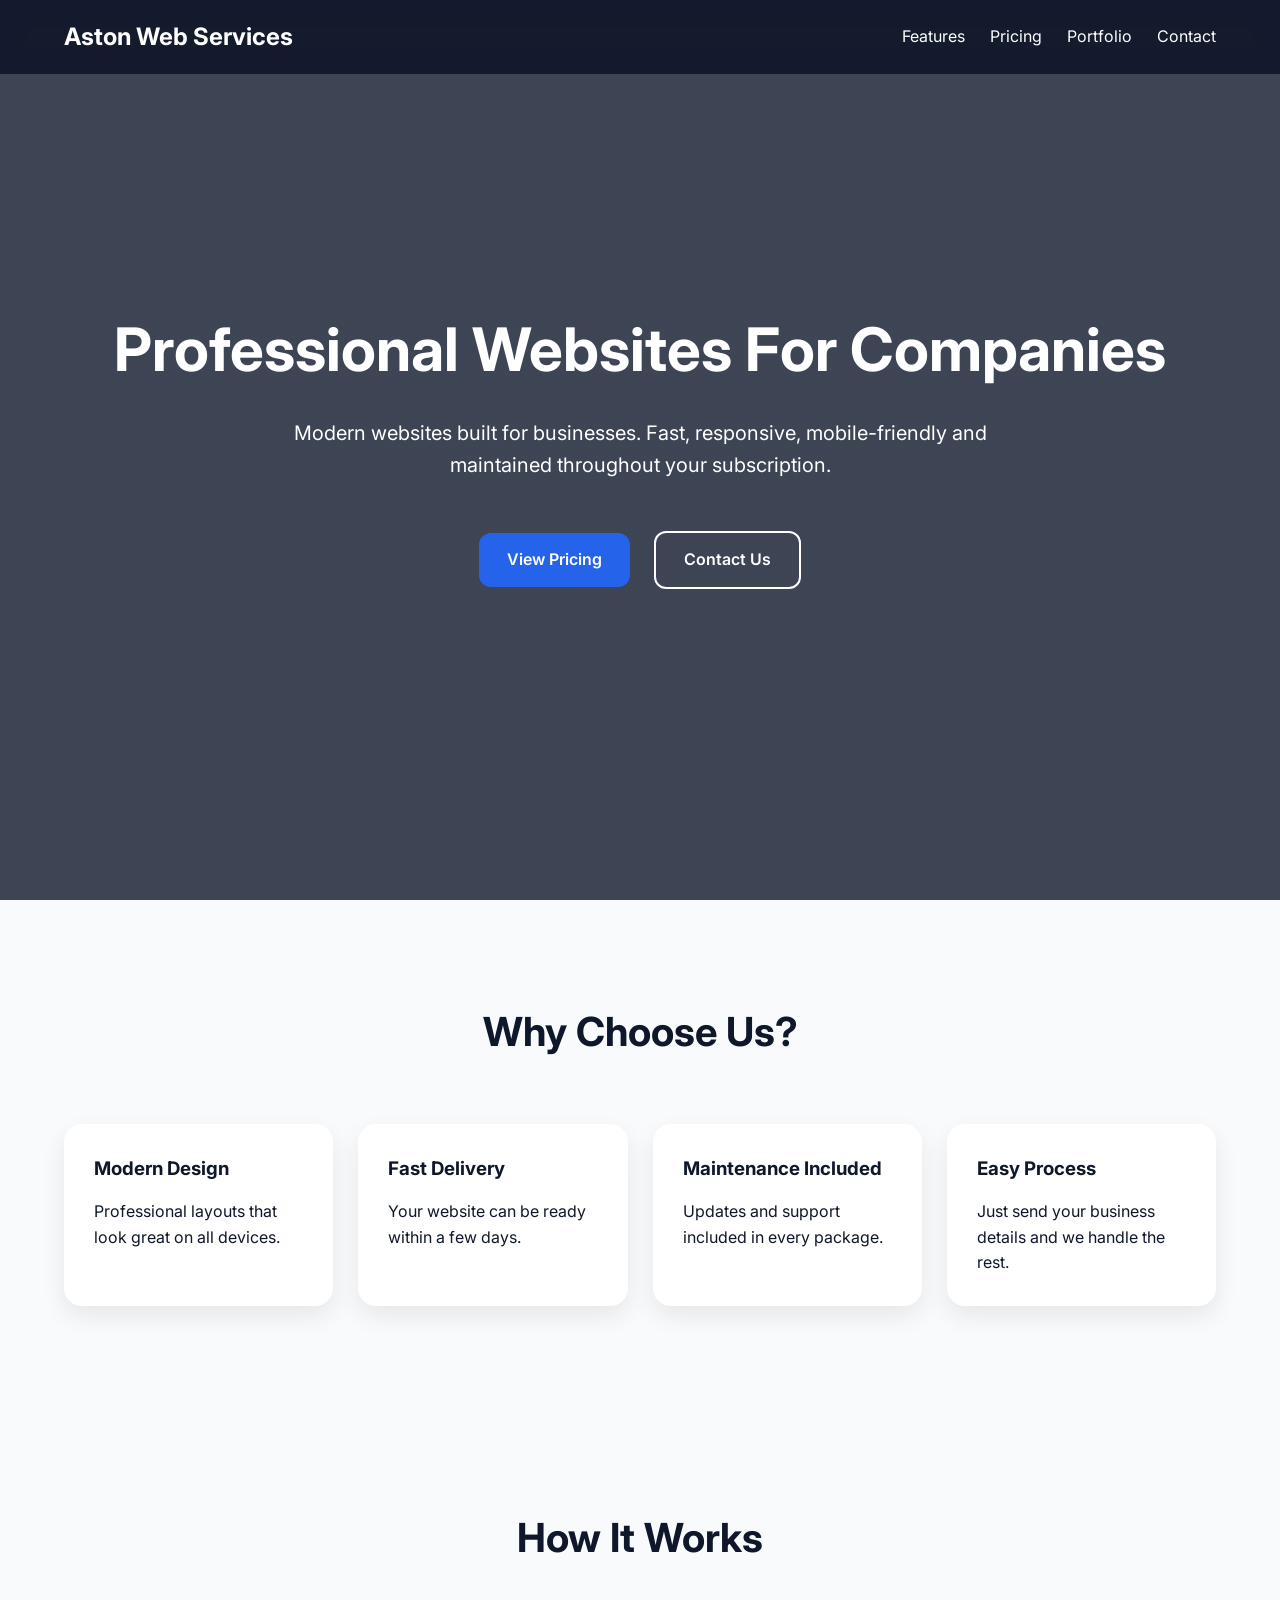
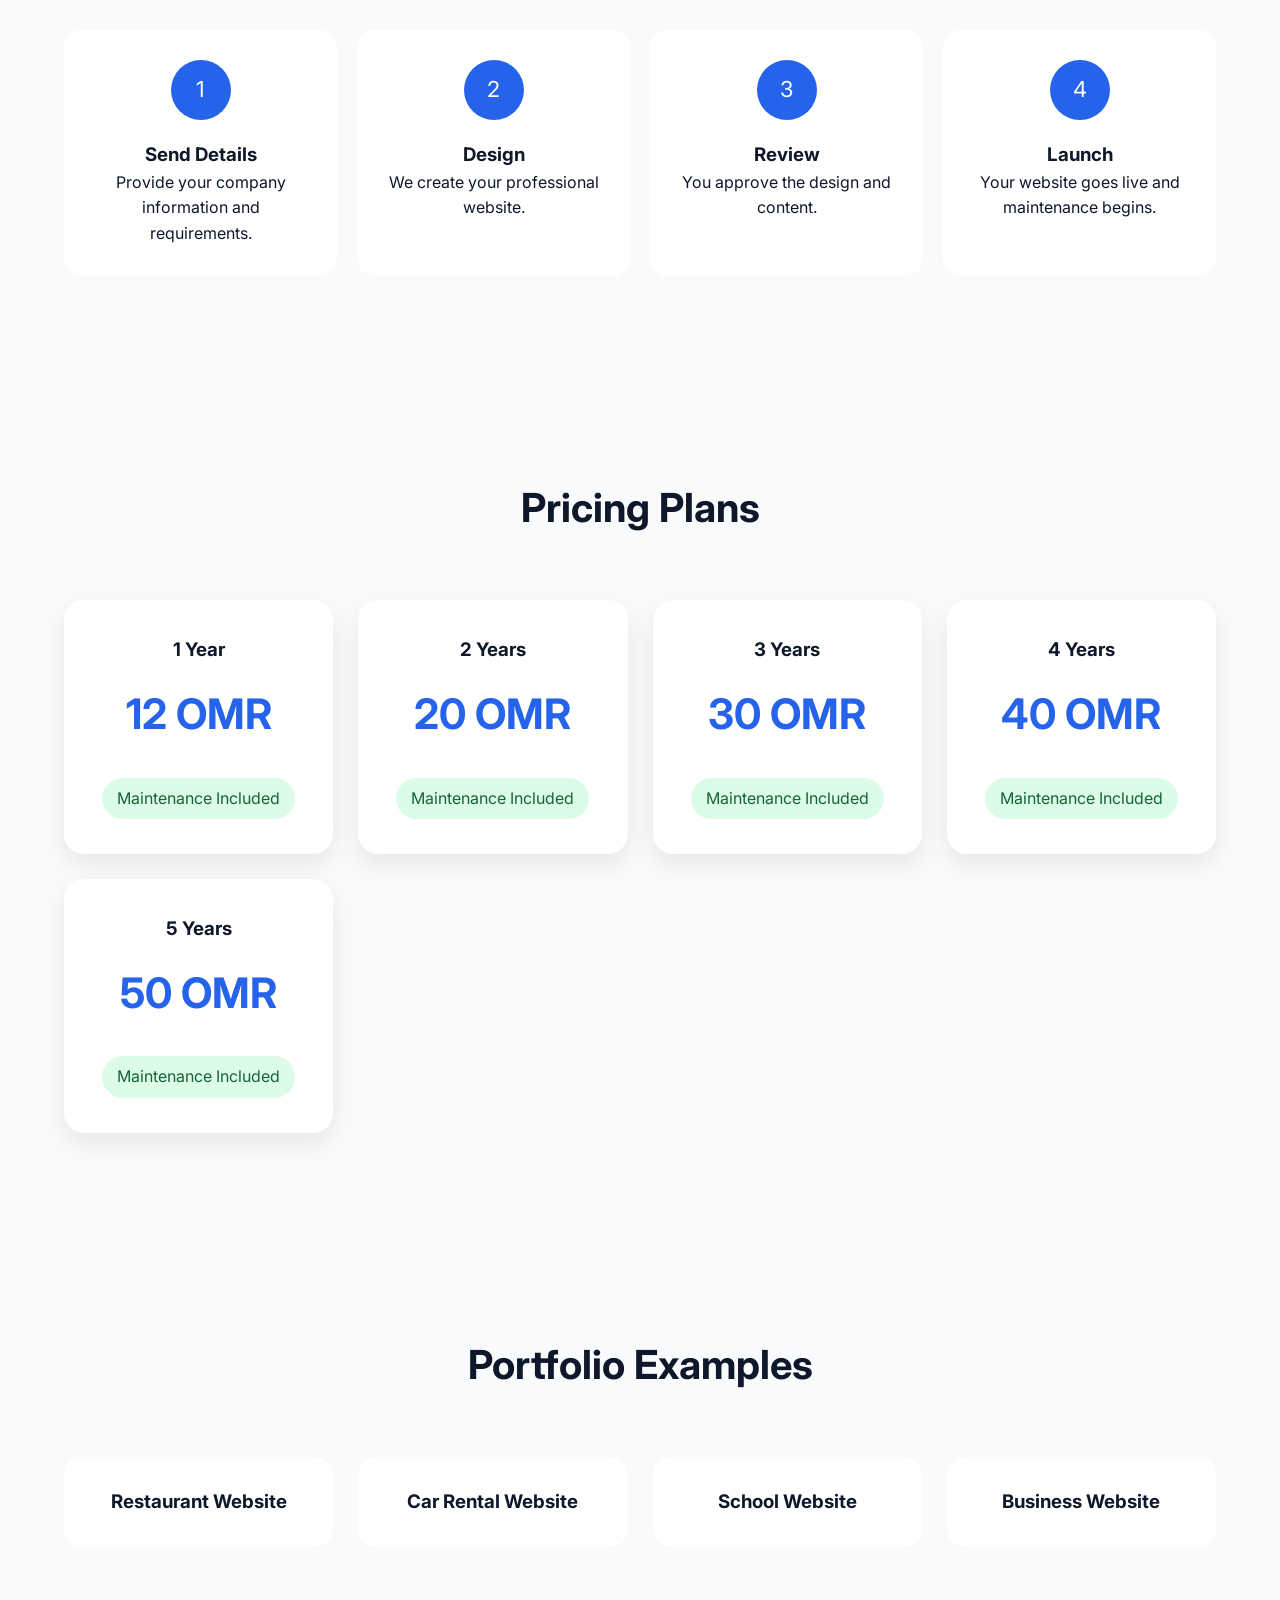
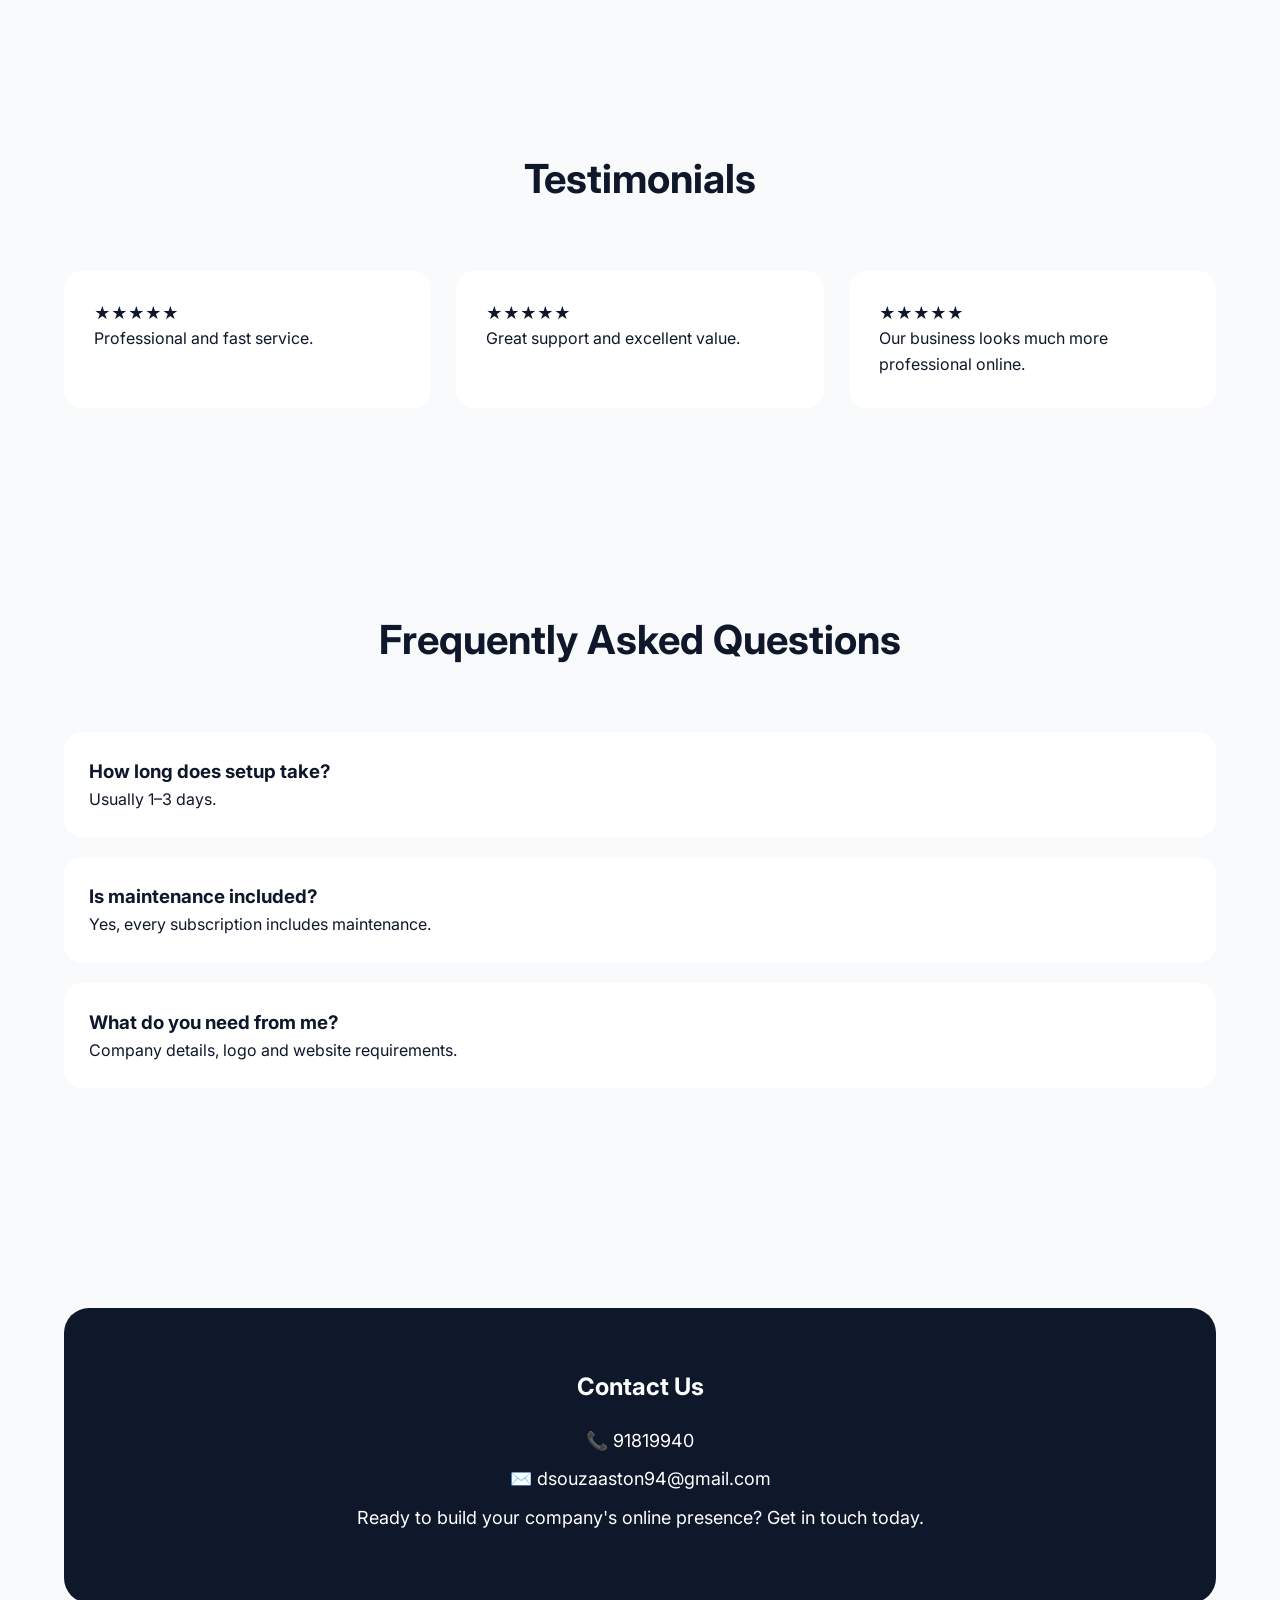
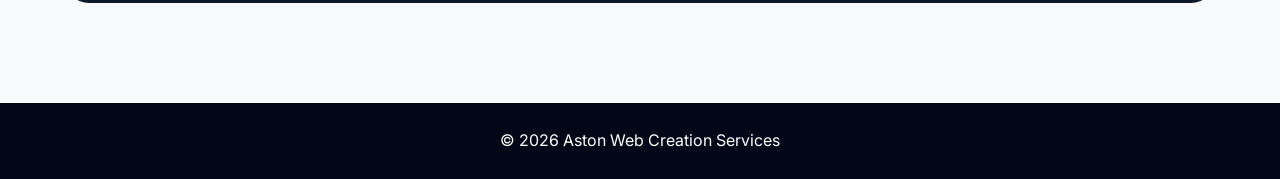
==== index.html @ 7f54340e "Update index.html" ====
<!DOCTYPE html>
<html lang="en">
<head>
<meta charset="UTF-8">
<meta name="viewport" content="width=device-width, initial-scale=1.0">
<title>Aston Web Creation Services</title>

<link href="https://fonts.googleapis.com/css2?family=Inter:wght@300;400;500;600;700;800&display=swap" rel="stylesheet">

<style>

*{
    margin:0;
    padding:0;
    box-sizing:border-box;
    font-family:'Inter',sans-serif;
}

html{
    scroll-behavior:smooth;
}

body{
    background:#f8fafc;
    color:#0f172a;
    line-height:1.6;
}

.container{
    width:90%;
    max-width:1200px;
    margin:auto;
}

nav{
    position:fixed;
    width:100%;
    top:0;
    z-index:1000;
    background:rgba(15,23,42,.9);
    backdrop-filter:blur(10px);
}

.nav-container{
    display:flex;
    justify-content:space-between;
    align-items:center;
    padding:18px 0;
}

.logo{
    color:white;
    font-size:24px;
    font-weight:700;
}

nav ul{
    display:flex;
    list-style:none;
    gap:25px;
}

nav a{
    color:white;
    text-decoration:none;
}

.hero{
    min-height:100vh;
    display:flex;
    align-items:center;
    background:
    linear-gradient(rgba(15,23,42,.8),rgba(15,23,42,.8)),
    url('https://images.unsplash.com/photo-1498050108023-c5249f4df085');
    background-size:cover;
    background-position:center;
    color:white;
    text-align:center;
}

.hero-content{
    width:100%;
}

.hero h1{
    font-size:60px;
    margin-bottom:20px;
}

.hero p{
    font-size:20px;
    max-width:700px;
    margin:auto;
}

.hero-buttons{
    margin-top:40px;
}

.btn{
    display:inline-block;
    padding:14px 28px;
    border-radius:12px;
    text-decoration:none;
    font-weight:600;
    margin:10px;
    transition:.3s;
}

.btn-primary{
    background:#2563eb;
    color:white;
}

.btn-primary:hover{
    transform:translateY(-3px);
}

.btn-secondary{
    border:2px solid white;
    color:white;
}

section{
    padding:100px 0;
}

.section-title{
    text-align:center;
    font-size:40px;
    margin-bottom:60px;
}

.features{
    display:grid;
    grid-template-columns:repeat(auto-fit,minmax(250px,1fr));
    gap:25px;
}

.card{
    background:white;
    padding:30px;
    border-radius:18px;
    box-shadow:0 10px 25px rgba(0,0,0,.08);
}

.card h3{
    margin-bottom:15px;
}

.steps{
    display:grid;
    grid-template-columns:repeat(auto-fit,minmax(220px,1fr));
    gap:20px;
}

.step{
    background:white;
    padding:30px;
    border-radius:18px;
    text-align:center;
}

.step-number{
    width:60px;
    height:60px;
    background:#2563eb;
    color:white;
    border-radius:50%;
    display:flex;
    align-items:center;
    justify-content:center;
    margin:auto;
    margin-bottom:20px;
    font-size:22px;
}

.pricing{
    display:grid;
    grid-template-columns:repeat(auto-fit,minmax(220px,1fr));
    gap:25px;
}

.price-card{
    background:white;
    padding:35px;
    text-align:center;
    border-radius:20px;
    box-shadow:0 10px 25px rgba(0,0,0,.08);
}

.price{
    font-size:42px;
    color:#2563eb;
    font-weight:700;
    margin:15px 0;
}

.badge{
    background:#dcfce7;
    color:#166534;
    padding:8px 15px;
    border-radius:30px;
    display:inline-block;
    margin-top:15px;
}

.portfolio{
    display:grid;
    grid-template-columns:repeat(auto-fit,minmax(250px,1fr));
    gap:25px;
}

.portfolio-item{
    background:white;
    padding:30px;
    border-radius:18px;
    text-align:center;
}

.testimonials{
    display:grid;
    grid-template-columns:repeat(auto-fit,minmax(280px,1fr));
    gap:25px;
}

.testimonial{
    background:white;
    padding:30px;
    border-radius:18px;
}

.faq-item{
    background:white;
    padding:25px;
    border-radius:18px;
    margin-bottom:20px;
}

.contact{
    background:#0f172a;
    color:white;
    border-radius:25px;
    padding:60px;
    text-align:center;
}

.contact h2{
    margin-bottom:20px;
}

.contact p{
    margin:10px 0;
    font-size:18px;
}

footer{
    background:#020617;
    color:white;
    text-align:center;
    padding:25px;
}

@media(max-width:768px){

.hero h1{
    font-size:40px;
}

.section-title{
    font-size:30px;
}

nav ul{
    display:none;
}

.contact{
    padding:35px;
}

}

</style>
</head>
<body>

<nav>
<div class="container nav-container">
<div class="logo">Aston Web Services</div>
<ul>
<li><a href="#features">Features</a></li>
<li><a href="#pricing">Pricing</a></li>
<li><a href="#portfolio">Portfolio</a></li>
<li><a href="#contact">Contact</a></li>
</ul>
</div>
</nav>

<section class="hero">
<div class="container hero-content">
<h1>Professional Websites For Companies</h1>

<p>
Modern websites built for businesses. Fast, responsive,
mobile-friendly and maintained throughout your subscription.
</p>

<div class="hero-buttons">
<a href="#pricing" class="btn btn-primary">View Pricing</a>
<a href="#contact" class="btn btn-secondary">Contact Us</a>
</div>
</div>
</section>

<section id="features">
<div class="container">

<h2 class="section-title">Why Choose Us?</h2>

<div class="features">

<div class="card">
<h3>Modern Design</h3>
<p>Professional layouts that look great on all devices.</p>
</div>

<div class="card">
<h3>Fast Delivery</h3>
<p>Your website can be ready within a few days.</p>
</div>

<div class="card">
<h3>Maintenance Included</h3>
<p>Updates and support included in every package.</p>
</div>

<div class="card">
<h3>Easy Process</h3>
<p>Just send your business details and we handle the rest.</p>
</div>

</div>

</div>
</section>

<section>
<div class="container">

<h2 class="section-title">How It Works</h2>

<div class="steps">

<div class="step">
<div class="step-number">1</div>
<h3>Send Details</h3>
<p>Provide your company information and requirements.</p>
</div>

<div class="step">
<div class="step-number">2</div>
<h3>Design</h3>
<p>We create your professional website.</p>
</div>

<div class="step">
<div class="step-number">3</div>
<h3>Review</h3>
<p>You approve the design and content.</p>
</div>

<div class="step">
<div class="step-number">4</div>
<h3>Launch</h3>
<p>Your website goes live and maintenance begins.</p>
</div>

</div>

</div>
</section>

<section id="pricing">
<div class="container">

<h2 class="section-title">Pricing Plans</h2>

<div class="pricing">

<div class="price-card">
<h3>1 Year</h3>
<div class="price">12 OMR</div>
<div class="badge">Maintenance Included</div>
</div>

<div class="price-card">
<h3>2 Years</h3>
<div class="price">20 OMR</div>
<div class="badge">Maintenance Included</div>
</div>

<div class="price-card">
<h3>3 Years</h3>
<div class="price">30 OMR</div>
<div class="badge">Maintenance Included</div>
</div>

<div class="price-card">
<h3>4 Years</h3>
<div class="price">40 OMR</div>
<div class="badge">Maintenance Included</div>
</div>

<div class="price-card">
<h3>5 Years</h3>
<div class="price">50 OMR</div>
<div class="badge">Maintenance Included</div>
</div>

</div>

</div>
</section>

<section id="portfolio">
<div class="container">

<h2 class="section-title">Portfolio Examples</h2>

<div class="portfolio">

<div class="portfolio-item">
<h3>Restaurant Website</h3>
</div>

<div class="portfolio-item">
<h3>Car Rental Website</h3>
</div>

<div class="portfolio-item">
<h3>School Website</h3>
</div>

<div class="portfolio-item">
<h3>Business Website</h3>
</div>

</div>

</div>
</section>

<section>
<div class="container">

<h2 class="section-title">Testimonials</h2>

<div class="testimonials">

<div class="testimonial">
★★★★★
<p>Professional and fast service.</p>
</div>

<div class="testimonial">
★★★★★
<p>Great support and excellent value.</p>
</div>

<div class="testimonial">
★★★★★
<p>Our business looks much more professional online.</p>
</div>

</div>

</div>
</section>

<section>
<div class="container">

<h2 class="section-title">Frequently Asked Questions</h2>

<div class="faq-item">
<h3>How long does setup take?</h3>
<p>Usually 1–3 days.</p>
</div>

<div class="faq-item">
<h3>Is maintenance included?</h3>
<p>Yes, every subscription includes maintenance.</p>
</div>

<div class="faq-item">
<h3>What do you need from me?</h3>
<p>Company details, logo and website requirements.</p>
</div>

</div>
</section>

<section id="contact">
<div class="container">

<div class="contact">

<h2>Contact Us</h2>

<p>📞 91819940</p>

<p>✉️ dsouzaaston94@gmail.com</p>

<p>
Ready to build your company's online presence?
Get in touch today.
</p>

</div>

</div>
</section>

<footer>
© 2026 Aston Web Creation Services
</footer>

</body>
</html>
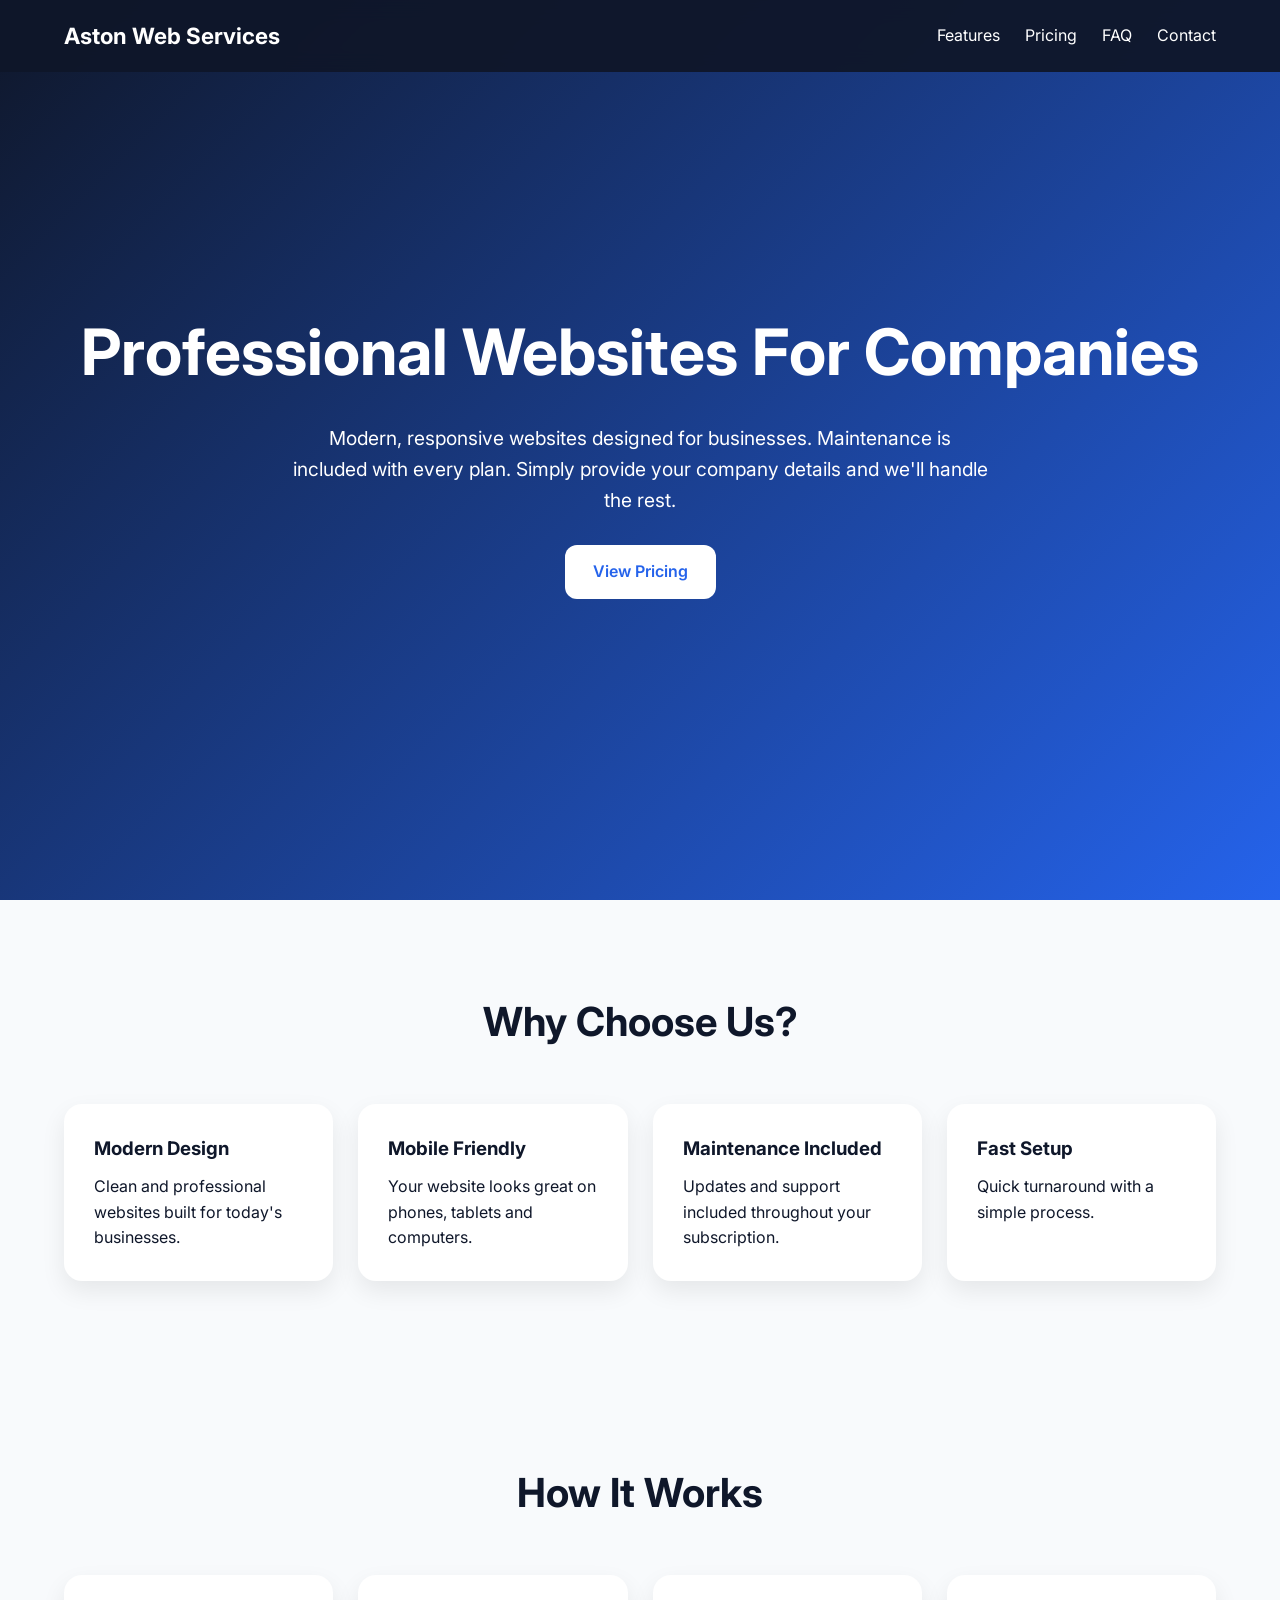
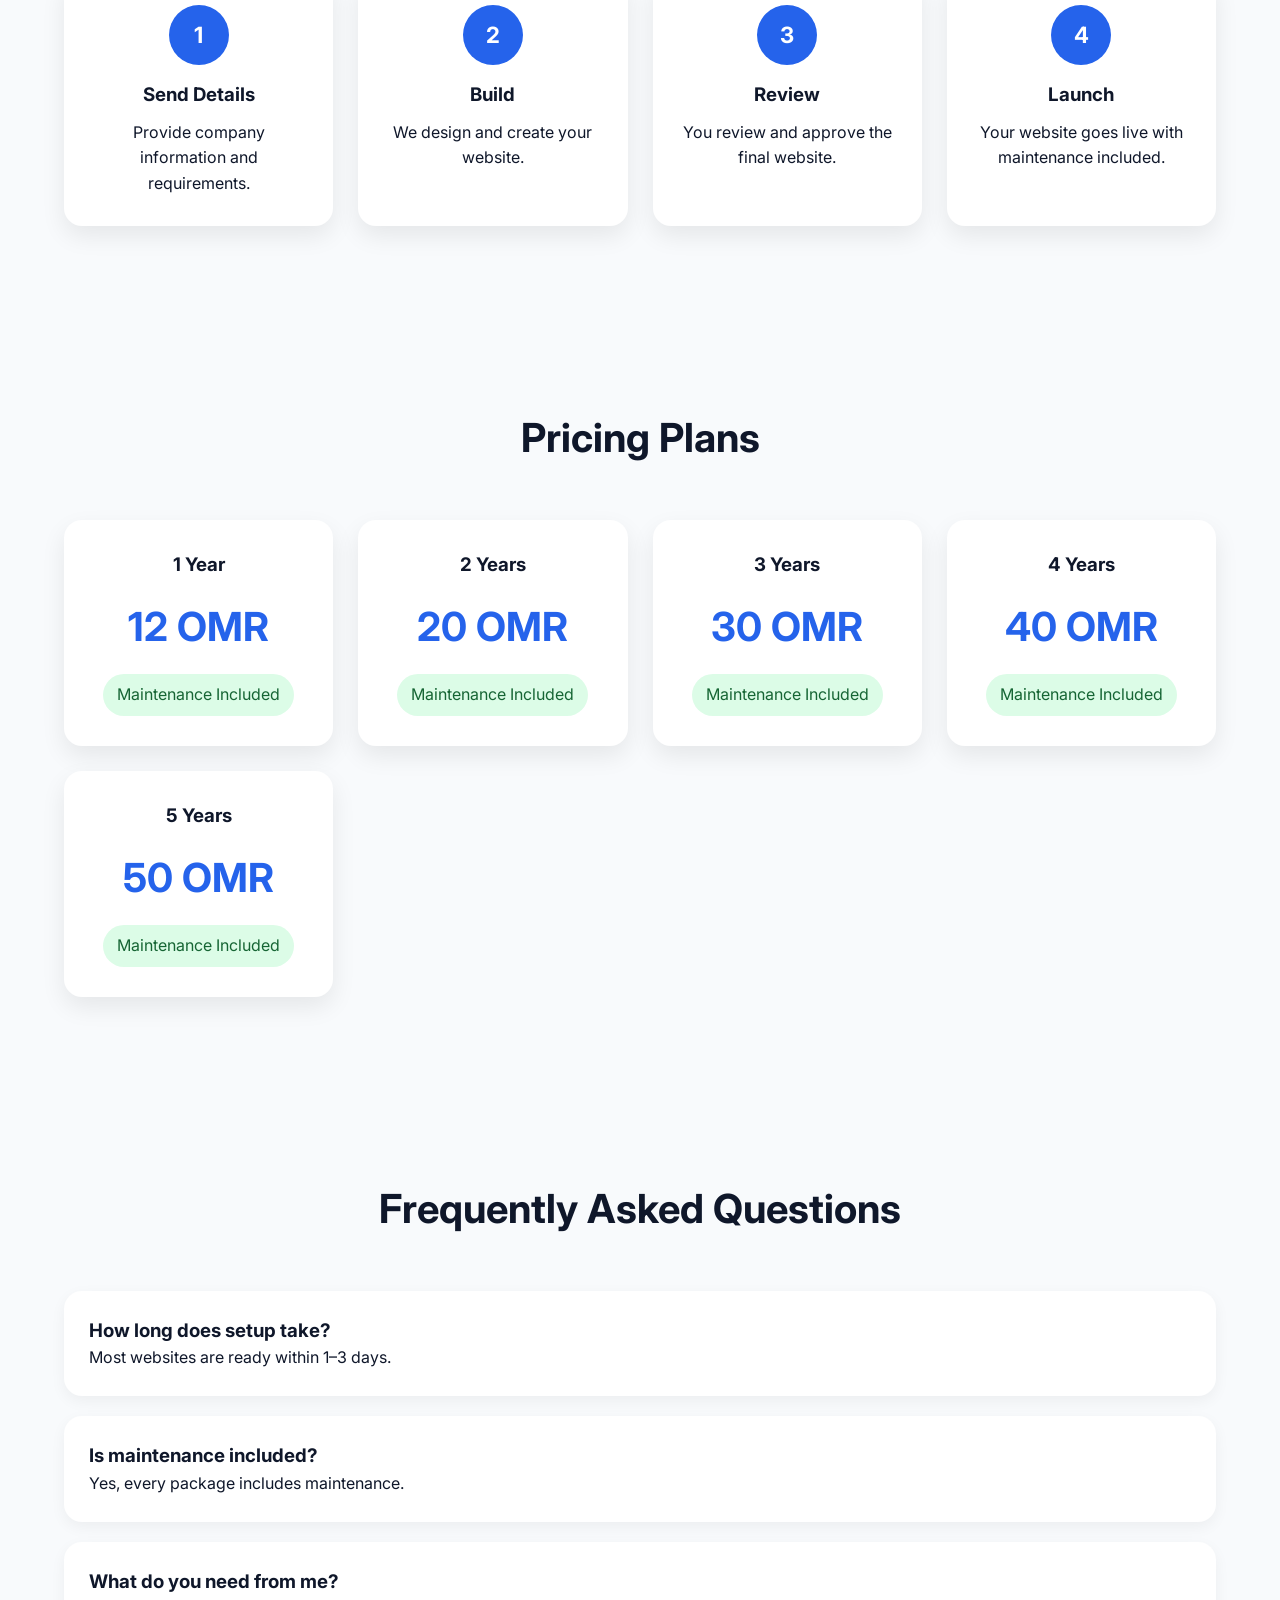
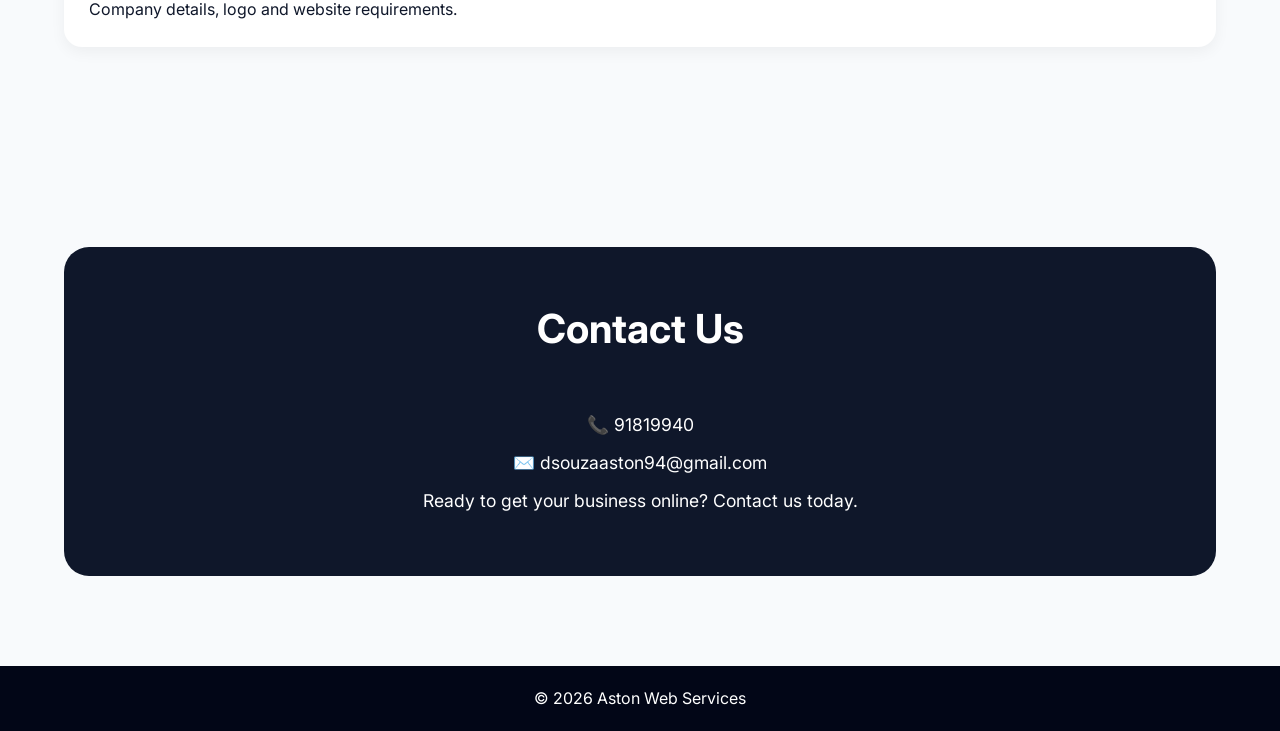
==== commit f5eb117d: "Update index.html" ====
--- a/index.html
+++ b/index.html
@@ -3,7 +3,7 @@
 <head>
 <meta charset="UTF-8">
 <meta name="viewport" content="width=device-width, initial-scale=1.0">
-<title>Aston Web Creation Services</title>
+<title>Aston Web Services</title>
 
 <link href="https://fonts.googleapis.com/css2?family=Inter:wght@300;400;500;600;700;800&display=swap" rel="stylesheet">
 
@@ -16,10 +16,6 @@
     font-family:'Inter',sans-serif;
 }
 
-html{
-    scroll-behavior:smooth;
-}
-
 body{
     background:#f8fafc;
     color:#0f172a;
@@ -32,16 +28,25 @@
     margin:auto;
 }
 
+section{
+    padding:90px 0;
+}
+
+h2{
+    text-align:center;
+    margin-bottom:50px;
+    font-size:2.5rem;
+}
+
 nav{
     position:fixed;
     width:100%;
-    top:0;
+    background:rgba(15,23,42,.95);
+    backdrop-filter:blur(10px);
     z-index:1000;
-    background:rgba(15,23,42,.9);
-    backdrop-filter:blur(10px);
-}
-
-.nav-container{
+}
+
+.navbar{
     display:flex;
     justify-content:space-between;
     align-items:center;
@@ -50,7 +55,7 @@
 
 .logo{
     color:white;
-    font-size:24px;
+    font-size:1.4rem;
     font-weight:700;
 }
 
@@ -67,71 +72,36 @@
 
 .hero{
     min-height:100vh;
+    background:linear-gradient(135deg,#0f172a,#2563eb);
+    color:white;
     display:flex;
     align-items:center;
-    background:
-    linear-gradient(rgba(15,23,42,.8),rgba(15,23,42,.8)),
-    url('https://images.unsplash.com/photo-1498050108023-c5249f4df085');
-    background-size:cover;
-    background-position:center;
-    color:white;
-    text-align:center;
-}
-
-.hero-content{
-    width:100%;
+    text-align:center;
 }
 
 .hero h1{
-    font-size:60px;
+    font-size:4rem;
     margin-bottom:20px;
 }
 
 .hero p{
-    font-size:20px;
     max-width:700px;
     margin:auto;
-}
-
-.hero-buttons{
-    margin-top:40px;
+    font-size:1.2rem;
 }
 
 .btn{
     display:inline-block;
+    margin-top:30px;
     padding:14px 28px;
+    background:white;
+    color:#2563eb;
+    text-decoration:none;
     border-radius:12px;
-    text-decoration:none;
     font-weight:600;
-    margin:10px;
-    transition:.3s;
-}
-
-.btn-primary{
-    background:#2563eb;
-    color:white;
-}
-
-.btn-primary:hover{
-    transform:translateY(-3px);
-}
-
-.btn-secondary{
-    border:2px solid white;
-    color:white;
-}
-
-section{
-    padding:100px 0;
-}
-
-.section-title{
-    text-align:center;
-    font-size:40px;
-    margin-bottom:60px;
-}
-
-.features{
+}
+
+.grid{
     display:grid;
     grid-template-columns:repeat(auto-fit,minmax(250px,1fr));
     gap:25px;
@@ -145,89 +115,44 @@
 }
 
 .card h3{
-    margin-bottom:15px;
-}
-
-.steps{
-    display:grid;
-    grid-template-columns:repeat(auto-fit,minmax(220px,1fr));
-    gap:20px;
+    margin-bottom:10px;
 }
 
 .step{
-    background:white;
-    padding:30px;
-    border-radius:18px;
-    text-align:center;
-}
-
-.step-number{
+    text-align:center;
+}
+
+.number{
     width:60px;
     height:60px;
     background:#2563eb;
     color:white;
     border-radius:50%;
     display:flex;
+    justify-content:center;
     align-items:center;
-    justify-content:center;
-    margin:auto;
-    margin-bottom:20px;
-    font-size:22px;
-}
-
-.pricing{
-    display:grid;
-    grid-template-columns:repeat(auto-fit,minmax(220px,1fr));
-    gap:25px;
+    margin:auto auto 15px;
+    font-size:1.4rem;
+    font-weight:700;
 }
 
 .price-card{
-    background:white;
-    padding:35px;
-    text-align:center;
-    border-radius:20px;
-    box-shadow:0 10px 25px rgba(0,0,0,.08);
+    text-align:center;
 }
 
 .price{
-    font-size:42px;
+    font-size:2.5rem;
     color:#2563eb;
     font-weight:700;
     margin:15px 0;
 }
 
 .badge{
+    display:inline-block;
     background:#dcfce7;
     color:#166534;
-    padding:8px 15px;
+    padding:8px 14px;
     border-radius:30px;
-    display:inline-block;
-    margin-top:15px;
-}
-
-.portfolio{
-    display:grid;
-    grid-template-columns:repeat(auto-fit,minmax(250px,1fr));
-    gap:25px;
-}
-
-.portfolio-item{
-    background:white;
-    padding:30px;
-    border-radius:18px;
-    text-align:center;
-}
-
-.testimonials{
-    display:grid;
-    grid-template-columns:repeat(auto-fit,minmax(280px,1fr));
-    gap:25px;
-}
-
-.testimonial{
-    background:white;
-    padding:30px;
-    border-radius:18px;
 }
 
 .faq-item{
@@ -235,48 +160,41 @@
     padding:25px;
     border-radius:18px;
     margin-bottom:20px;
+    box-shadow:0 5px 15px rgba(0,0,0,.05);
 }
 
 .contact{
     background:#0f172a;
     color:white;
     border-radius:25px;
-    padding:60px;
-    text-align:center;
-}
-
-.contact h2{
-    margin-bottom:20px;
+    padding:50px;
+    text-align:center;
 }
 
 .contact p{
     margin:10px 0;
-    font-size:18px;
+    font-size:1.1rem;
 }
 
 footer{
     background:#020617;
     color:white;
     text-align:center;
-    padding:25px;
+    padding:20px;
 }
 
 @media(max-width:768px){
 
 .hero h1{
-    font-size:40px;
-}
-
-.section-title{
-    font-size:30px;
+    font-size:2.5rem;
 }
 
 nav ul{
     display:none;
 }
 
-.contact{
-    padding:35px;
+h2{
+    font-size:2rem;
 }
 
 }
@@ -286,133 +204,142 @@
 <body>
 
 <nav>
-<div class="container nav-container">
+<div class="container navbar">
 <div class="logo">Aston Web Services</div>
+
 <ul>
 <li><a href="#features">Features</a></li>
 <li><a href="#pricing">Pricing</a></li>
-<li><a href="#portfolio">Portfolio</a></li>
+<li><a href="#faq">FAQ</a></li>
 <li><a href="#contact">Contact</a></li>
 </ul>
+
 </div>
 </nav>
 
 <section class="hero">
-<div class="container hero-content">
+
+<div class="container">
+
 <h1>Professional Websites For Companies</h1>
 
 <p>
-Modern websites built for businesses. Fast, responsive,
-mobile-friendly and maintained throughout your subscription.
+Modern, responsive websites designed for businesses.
+Maintenance is included with every plan.
+Simply provide your company details and we'll handle the rest.
 </p>
 
-<div class="hero-buttons">
-<a href="#pricing" class="btn btn-primary">View Pricing</a>
-<a href="#contact" class="btn btn-secondary">Contact Us</a>
-</div>
-</div>
+<a href="#pricing" class="btn">View Pricing</a>
+
+</div>
+
 </section>
 
 <section id="features">
-<div class="container">
-
-<h2 class="section-title">Why Choose Us?</h2>
-
-<div class="features">
+
+<div class="container">
+
+<h2>Why Choose Us?</h2>
+
+<div class="grid">
 
 <div class="card">
 <h3>Modern Design</h3>
-<p>Professional layouts that look great on all devices.</p>
+<p>Clean and professional websites built for today's businesses.</p>
 </div>
 
 <div class="card">
-<h3>Fast Delivery</h3>
-<p>Your website can be ready within a few days.</p>
+<h3>Mobile Friendly</h3>
+<p>Your website looks great on phones, tablets and computers.</p>
 </div>
 
 <div class="card">
 <h3>Maintenance Included</h3>
-<p>Updates and support included in every package.</p>
+<p>Updates and support included throughout your subscription.</p>
 </div>
 
 <div class="card">
-<h3>Easy Process</h3>
-<p>Just send your business details and we handle the rest.</p>
-</div>
-
-</div>
-
-</div>
+<h3>Fast Setup</h3>
+<p>Quick turnaround with a simple process.</p>
+</div>
+
+</div>
+
+</div>
+
 </section>
 
 <section>
-<div class="container">
-
-<h2 class="section-title">How It Works</h2>
-
-<div class="steps">
-
-<div class="step">
-<div class="step-number">1</div>
+
+<div class="container">
+
+<h2>How It Works</h2>
+
+<div class="grid">
+
+<div class="card step">
+<div class="number">1</div>
 <h3>Send Details</h3>
-<p>Provide your company information and requirements.</p>
-</div>
-
-<div class="step">
-<div class="step-number">2</div>
-<h3>Design</h3>
-<p>We create your professional website.</p>
-</div>
-
-<div class="step">
-<div class="step-number">3</div>
+<p>Provide company information and requirements.</p>
+</div>
+
+<div class="card step">
+<div class="number">2</div>
+<h3>Build</h3>
+<p>We design and create your website.</p>
+</div>
+
+<div class="card step">
+<div class="number">3</div>
 <h3>Review</h3>
-<p>You approve the design and content.</p>
-</div>
-
-<div class="step">
-<div class="step-number">4</div>
+<p>You review and approve the final website.</p>
+</div>
+
+<div class="card step">
+<div class="number">4</div>
 <h3>Launch</h3>
-<p>Your website goes live and maintenance begins.</p>
-</div>
-
-</div>
-
-</div>
+<p>Your website goes live with maintenance included.</p>
+</div>
+
+</div>
+
+</div>
+
 </section>
 
 <section id="pricing">
-<div class="container">
-
-<h2 class="section-title">Pricing Plans</h2>
-
-<div class="pricing">
-
-<div class="price-card">
+
+<div class="container">
+
+<h2>Pricing Plans</h2>
+
+<div class="grid">
+
+<div class="card price-card">
 <h3>1 Year</h3>
 <div class="price">12 OMR</div>
 <div class="badge">Maintenance Included</div>
 </div>
 
-<div class="price-card">
+<div class="card price-card">
 <h3>2 Years</h3>
 <div class="price">20 OMR</div>
 <div class="badge">Maintenance Included</div>
 </div>
 
-<div class="price-card">
+<div class="card price-card">
 <h3>3 Years</h3>
 <div class="price">30 OMR</div>
 <div class="badge">Maintenance Included</div>
 </div>
 
-<div class="price-card">
+<div class="card price-card">
 <h3>4 Years</h3>
 <div class="price">40 OMR</div>
 <div class="badge">Maintenance Included</div>
 </div>
 
-<div class="price-card">
+<div class="card price-card">
 <h3>5 Years</h3>
 <div class="price">50 OMR</div>
 <div class="badge">Maintenance Included</div>
@@ -421,76 +348,23 @@
 </div>
 
 </div>
-</section>
-
-<section id="portfolio">
-<div class="container">
-
-<h2 class="section-title">Portfolio Examples</h2>
-
-<div class="portfolio">
-
-<div class="portfolio-item">
-<h3>Restaurant Website</h3>
-</div>
-
-<div class="portfolio-item">
-<h3>Car Rental Website</h3>
-</div>
-
-<div class="portfolio-item">
-<h3>School Website</h3>
-</div>
-
-<div class="portfolio-item">
-<h3>Business Website</h3>
-</div>
-
-</div>
-
-</div>
-</section>
-
-<section>
-<div class="container">
-
-<h2 class="section-title">Testimonials</h2>
-
-<div class="testimonials">
-
-<div class="testimonial">
-★★★★★
-<p>Professional and fast service.</p>
-</div>
-
-<div class="testimonial">
-★★★★★
-<p>Great support and excellent value.</p>
-</div>
-
-<div class="testimonial">
-★★★★★
-<p>Our business looks much more professional online.</p>
-</div>
-
-</div>
-
-</div>
-</section>
-
-<section>
-<div class="container">
-
-<h2 class="section-title">Frequently Asked Questions</h2>
+
+</section>
+
+<section id="faq">
+
+<div class="container">
+
+<h2>Frequently Asked Questions</h2>
 
 <div class="faq-item">
 <h3>How long does setup take?</h3>
-<p>Usually 1–3 days.</p>
+<p>Most websites are ready within 1–3 days.</p>
 </div>
 
 <div class="faq-item">
 <h3>Is maintenance included?</h3>
-<p>Yes, every subscription includes maintenance.</p>
+<p>Yes, every package includes maintenance.</p>
 </div>
 
 <div class="faq-item">
@@ -499,9 +373,11 @@
 </div>
 
 </div>
+
 </section>
 
 <section id="contact">
+
 <div class="container">
 
 <div class="contact">
@@ -513,17 +389,18 @@
 <p>✉️ dsouzaaston94@gmail.com</p>
 
 <p>
-Ready to build your company's online presence?
-Get in touch today.
+Ready to get your business online?
+Contact us today.
 </p>
 
 </div>
 
 </div>
+
 </section>
 
 <footer>
-© 2026 Aston Web Creation Services
+© 2026 Aston Web Services
 </footer>
 
 </body>
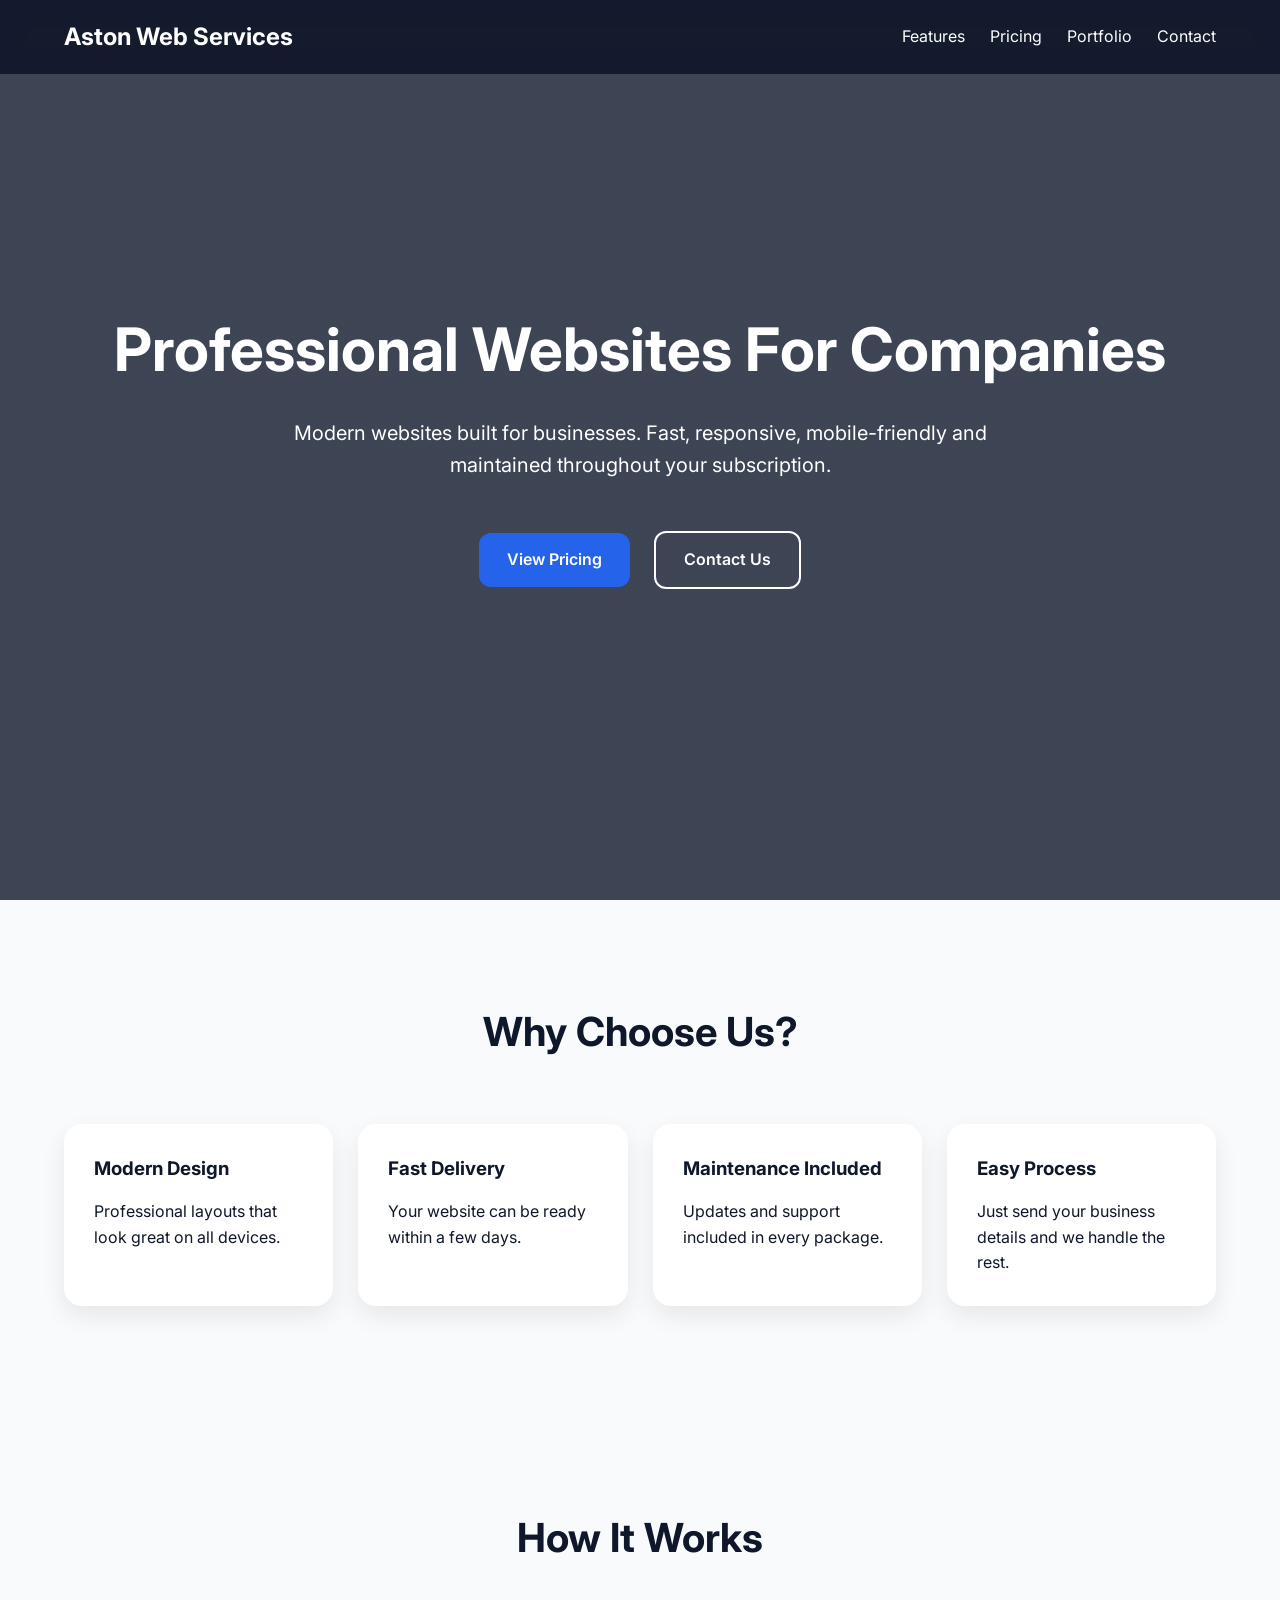
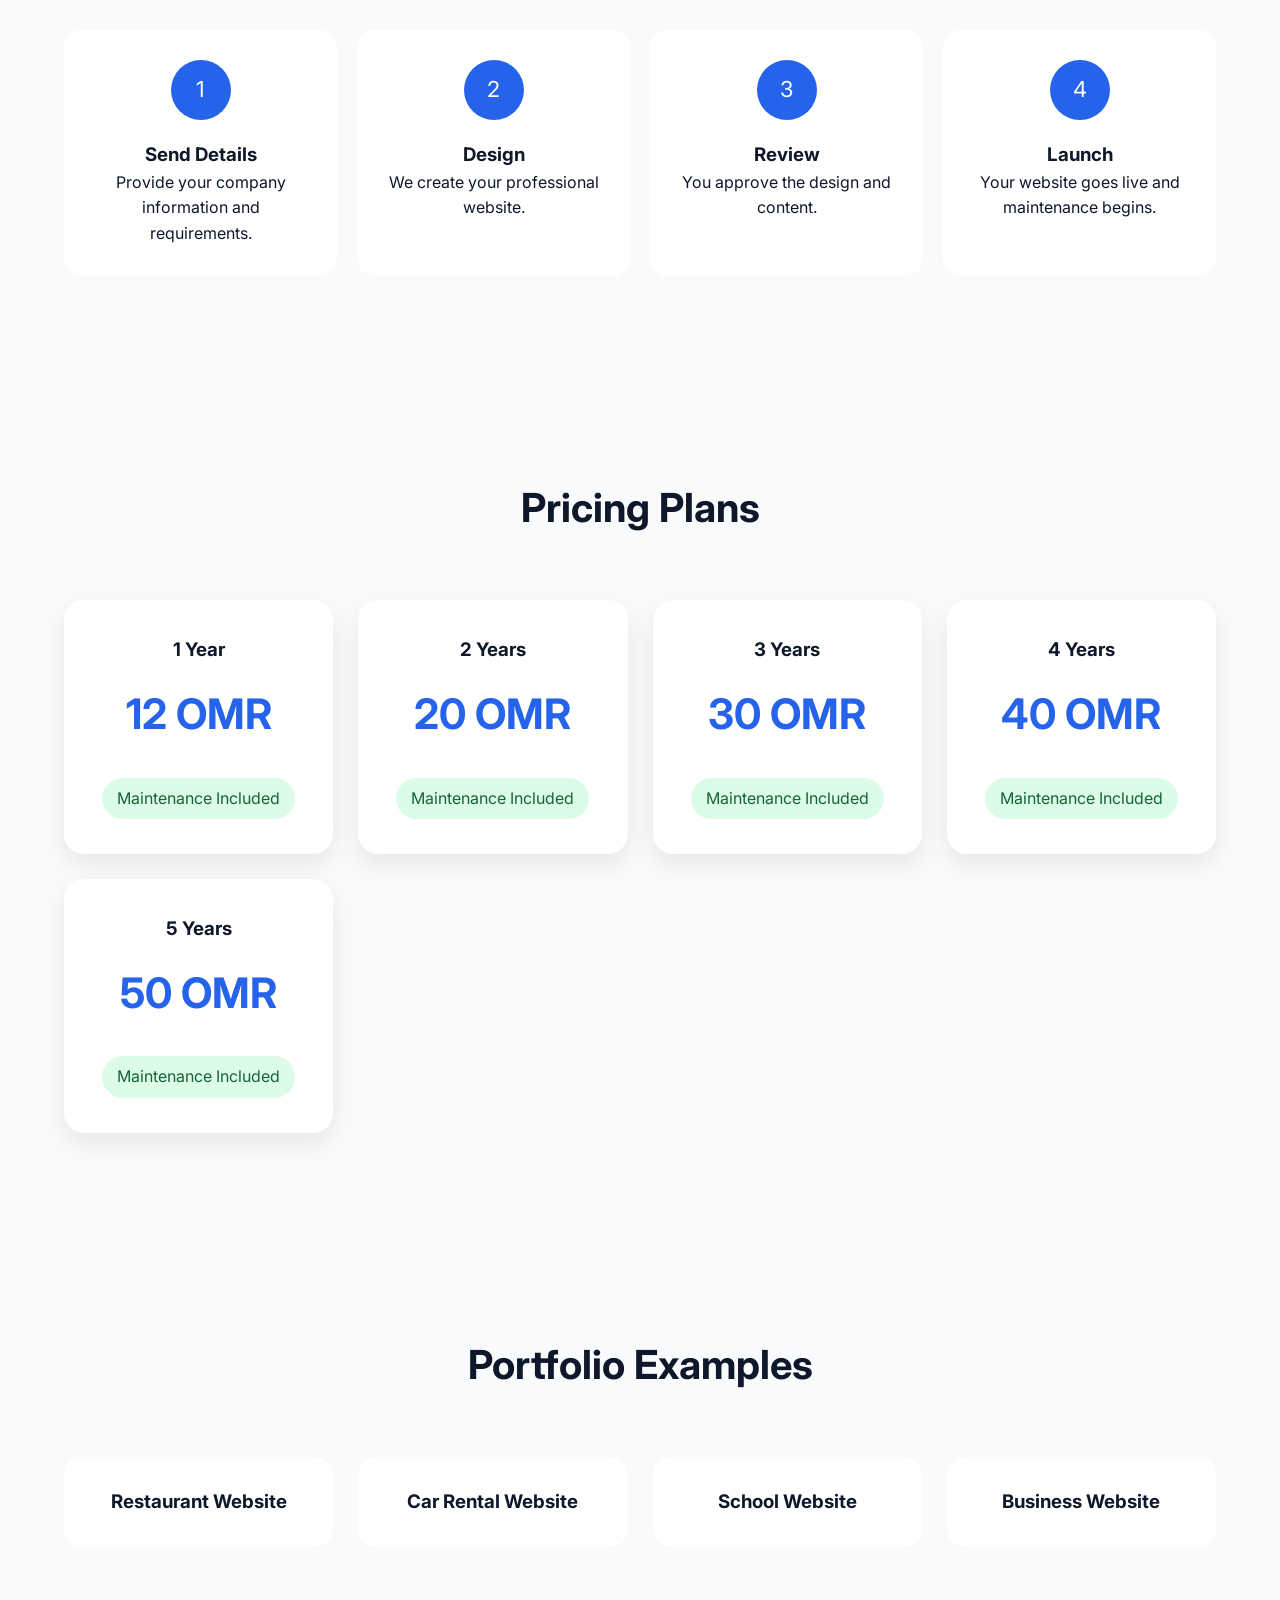
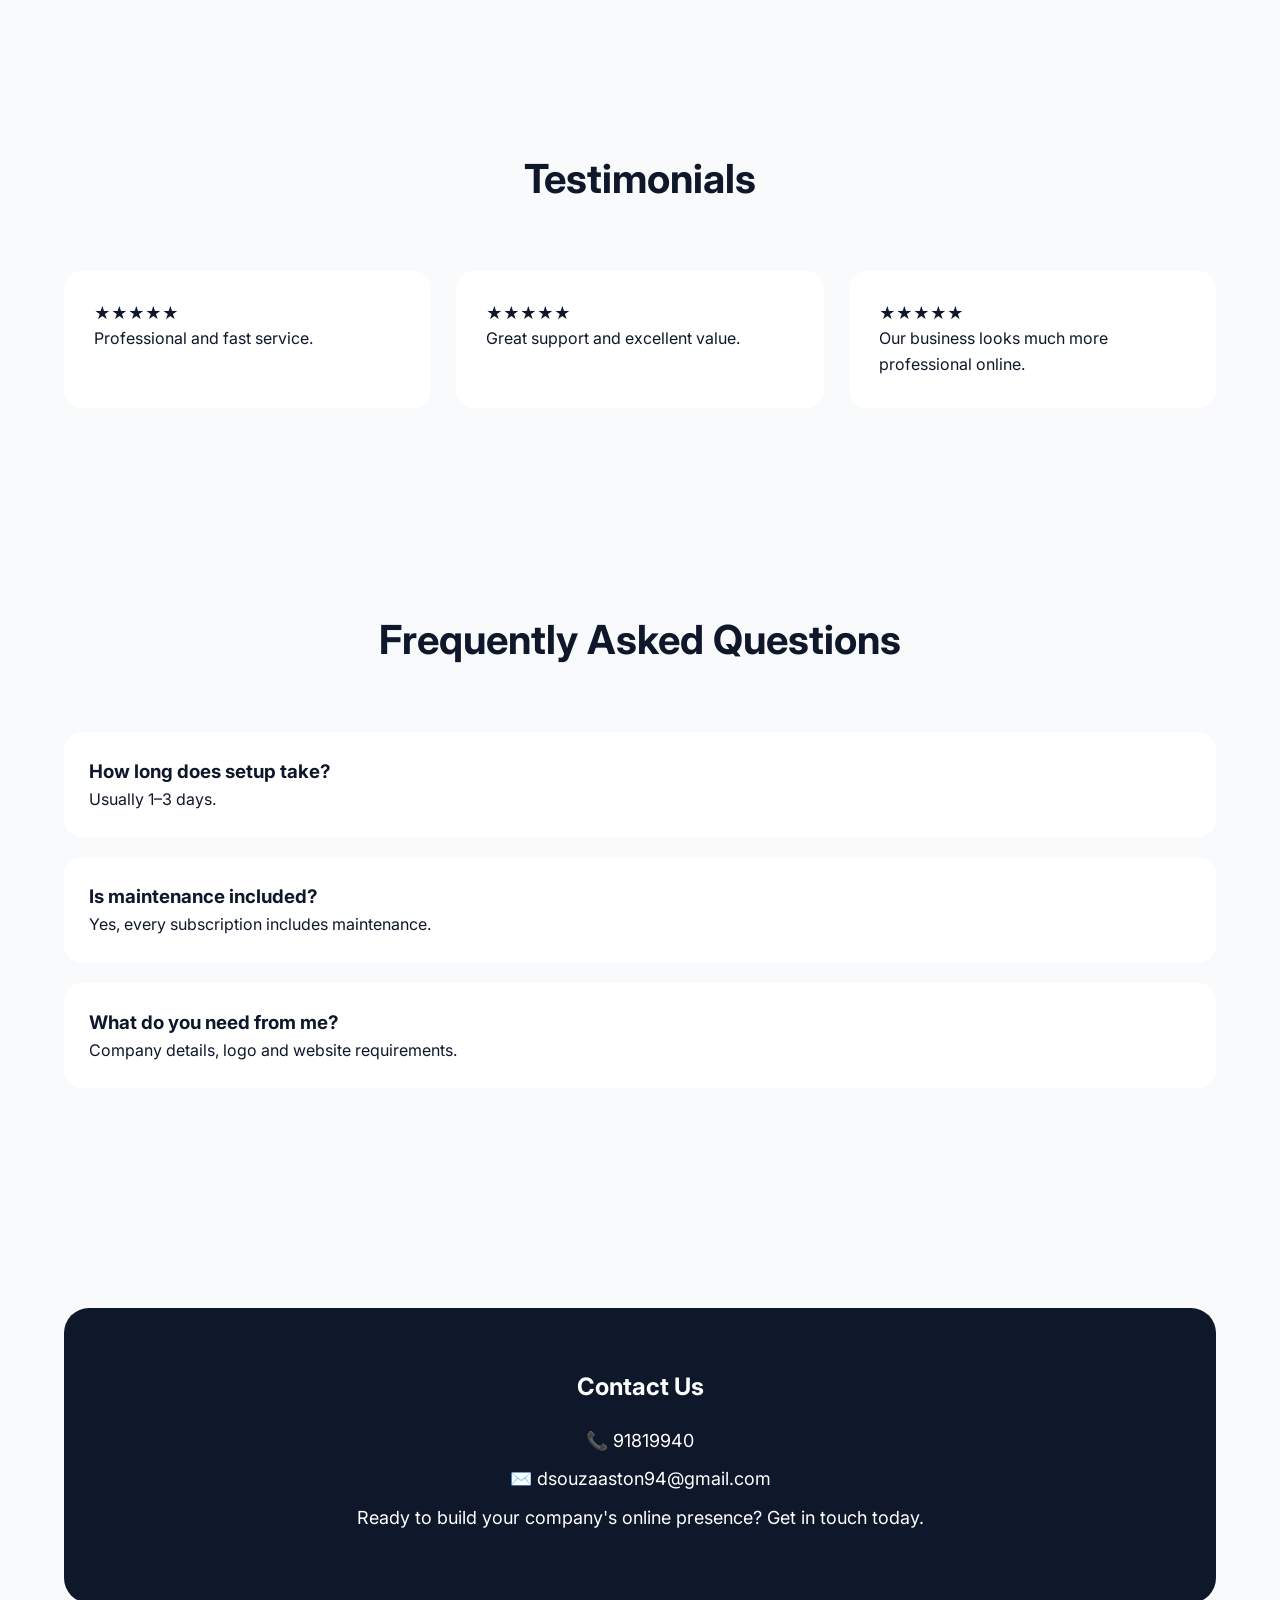
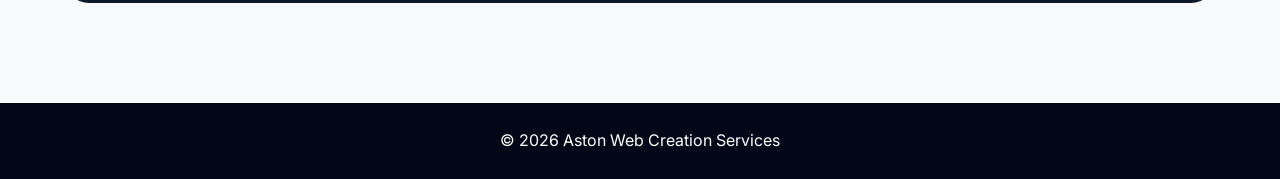
==== commit 990842d1: "Update index.html" ====
--- a/index.html
+++ b/index.html
@@ -3,7 +3,7 @@
 <head>
 <meta charset="UTF-8">
 <meta name="viewport" content="width=device-width, initial-scale=1.0">
-<title>Aston Web Services</title>
+<title>Aston Web Creation Services</title>
 
 <link href="https://fonts.googleapis.com/css2?family=Inter:wght@300;400;500;600;700;800&display=swap" rel="stylesheet">
 
@@ -16,6 +16,10 @@
     font-family:'Inter',sans-serif;
 }
 
+html{
+    scroll-behavior:smooth;
+}
+
 body{
     background:#f8fafc;
     color:#0f172a;
@@ -28,25 +32,16 @@
     margin:auto;
 }
 
-section{
-    padding:90px 0;
-}
-
-h2{
-    text-align:center;
-    margin-bottom:50px;
-    font-size:2.5rem;
-}
-
 nav{
     position:fixed;
     width:100%;
-    background:rgba(15,23,42,.95);
+    top:0;
+    z-index:1000;
+    background:rgba(15,23,42,.9);
     backdrop-filter:blur(10px);
-    z-index:1000;
-}
-
-.navbar{
+}
+
+.nav-container{
     display:flex;
     justify-content:space-between;
     align-items:center;
@@ -55,7 +50,7 @@
 
 .logo{
     color:white;
-    font-size:1.4rem;
+    font-size:24px;
     font-weight:700;
 }
 
@@ -72,36 +67,71 @@
 
 .hero{
     min-height:100vh;
-    background:linear-gradient(135deg,#0f172a,#2563eb);
-    color:white;
     display:flex;
     align-items:center;
-    text-align:center;
+    background:
+    linear-gradient(rgba(15,23,42,.8),rgba(15,23,42,.8)),
+    url('https://images.unsplash.com/photo-1498050108023-c5249f4df085');
+    background-size:cover;
+    background-position:center;
+    color:white;
+    text-align:center;
+}
+
+.hero-content{
+    width:100%;
 }
 
 .hero h1{
-    font-size:4rem;
+    font-size:60px;
     margin-bottom:20px;
 }
 
 .hero p{
+    font-size:20px;
     max-width:700px;
     margin:auto;
-    font-size:1.2rem;
+}
+
+.hero-buttons{
+    margin-top:40px;
 }
 
 .btn{
     display:inline-block;
-    margin-top:30px;
     padding:14px 28px;
-    background:white;
-    color:#2563eb;
+    border-radius:12px;
     text-decoration:none;
-    border-radius:12px;
     font-weight:600;
-}
-
-.grid{
+    margin:10px;
+    transition:.3s;
+}
+
+.btn-primary{
+    background:#2563eb;
+    color:white;
+}
+
+.btn-primary:hover{
+    transform:translateY(-3px);
+}
+
+.btn-secondary{
+    border:2px solid white;
+    color:white;
+}
+
+section{
+    padding:100px 0;
+}
+
+.section-title{
+    text-align:center;
+    font-size:40px;
+    margin-bottom:60px;
+}
+
+.features{
     display:grid;
     grid-template-columns:repeat(auto-fit,minmax(250px,1fr));
     gap:25px;
@@ -115,44 +145,89 @@
 }
 
 .card h3{
-    margin-bottom:10px;
+    margin-bottom:15px;
+}
+
+.steps{
+    display:grid;
+    grid-template-columns:repeat(auto-fit,minmax(220px,1fr));
+    gap:20px;
 }
 
 .step{
-    text-align:center;
-}
-
-.number{
+    background:white;
+    padding:30px;
+    border-radius:18px;
+    text-align:center;
+}
+
+.step-number{
     width:60px;
     height:60px;
     background:#2563eb;
     color:white;
     border-radius:50%;
     display:flex;
+    align-items:center;
     justify-content:center;
-    align-items:center;
-    margin:auto auto 15px;
-    font-size:1.4rem;
-    font-weight:700;
+    margin:auto;
+    margin-bottom:20px;
+    font-size:22px;
+}
+
+.pricing{
+    display:grid;
+    grid-template-columns:repeat(auto-fit,minmax(220px,1fr));
+    gap:25px;
 }
 
 .price-card{
-    text-align:center;
+    background:white;
+    padding:35px;
+    text-align:center;
+    border-radius:20px;
+    box-shadow:0 10px 25px rgba(0,0,0,.08);
 }
 
 .price{
-    font-size:2.5rem;
+    font-size:42px;
     color:#2563eb;
     font-weight:700;
     margin:15px 0;
 }
 
 .badge{
-    display:inline-block;
     background:#dcfce7;
     color:#166534;
-    padding:8px 14px;
+    padding:8px 15px;
     border-radius:30px;
+    display:inline-block;
+    margin-top:15px;
+}
+
+.portfolio{
+    display:grid;
+    grid-template-columns:repeat(auto-fit,minmax(250px,1fr));
+    gap:25px;
+}
+
+.portfolio-item{
+    background:white;
+    padding:30px;
+    border-radius:18px;
+    text-align:center;
+}
+
+.testimonials{
+    display:grid;
+    grid-template-columns:repeat(auto-fit,minmax(280px,1fr));
+    gap:25px;
+}
+
+.testimonial{
+    background:white;
+    padding:30px;
+    border-radius:18px;
 }
 
 .faq-item{
@@ -160,41 +235,48 @@
     padding:25px;
     border-radius:18px;
     margin-bottom:20px;
-    box-shadow:0 5px 15px rgba(0,0,0,.05);
 }
 
 .contact{
     background:#0f172a;
     color:white;
     border-radius:25px;
-    padding:50px;
-    text-align:center;
+    padding:60px;
+    text-align:center;
+}
+
+.contact h2{
+    margin-bottom:20px;
 }
 
 .contact p{
     margin:10px 0;
-    font-size:1.1rem;
+    font-size:18px;
 }
 
 footer{
     background:#020617;
     color:white;
     text-align:center;
-    padding:20px;
+    padding:25px;
 }
 
 @media(max-width:768px){
 
 .hero h1{
-    font-size:2.5rem;
+    font-size:40px;
+}
+
+.section-title{
+    font-size:30px;
 }
 
 nav ul{
     display:none;
 }
 
-h2{
-    font-size:2rem;
+.contact{
+    padding:35px;
 }
 
 }
@@ -204,142 +286,133 @@
 <body>
 
 <nav>
-<div class="container navbar">
+<div class="container nav-container">
 <div class="logo">Aston Web Services</div>
-
 <ul>
 <li><a href="#features">Features</a></li>
 <li><a href="#pricing">Pricing</a></li>
-<li><a href="#faq">FAQ</a></li>
+<li><a href="#portfolio">Portfolio</a></li>
 <li><a href="#contact">Contact</a></li>
 </ul>
-
 </div>
 </nav>
 
 <section class="hero">
-
-<div class="container">
-
+<div class="container hero-content">
 <h1>Professional Websites For Companies</h1>
 
 <p>
-Modern, responsive websites designed for businesses.
-Maintenance is included with every plan.
-Simply provide your company details and we'll handle the rest.
+Modern websites built for businesses. Fast, responsive,
+mobile-friendly and maintained throughout your subscription.
 </p>
 
-<a href="#pricing" class="btn">View Pricing</a>
-
-</div>
-
+<div class="hero-buttons">
+<a href="#pricing" class="btn btn-primary">View Pricing</a>
+<a href="#contact" class="btn btn-secondary">Contact Us</a>
+</div>
+</div>
 </section>
 
 <section id="features">
-
-<div class="container">
-
-<h2>Why Choose Us?</h2>
-
-<div class="grid">
+<div class="container">
+
+<h2 class="section-title">Why Choose Us?</h2>
+
+<div class="features">
 
 <div class="card">
 <h3>Modern Design</h3>
-<p>Clean and professional websites built for today's businesses.</p>
+<p>Professional layouts that look great on all devices.</p>
 </div>
 
 <div class="card">
-<h3>Mobile Friendly</h3>
-<p>Your website looks great on phones, tablets and computers.</p>
+<h3>Fast Delivery</h3>
+<p>Your website can be ready within a few days.</p>
 </div>
 
 <div class="card">
 <h3>Maintenance Included</h3>
-<p>Updates and support included throughout your subscription.</p>
+<p>Updates and support included in every package.</p>
 </div>
 
 <div class="card">
-<h3>Fast Setup</h3>
-<p>Quick turnaround with a simple process.</p>
-</div>
-
-</div>
-
-</div>
-
+<h3>Easy Process</h3>
+<p>Just send your business details and we handle the rest.</p>
+</div>
+
+</div>
+
+</div>
 </section>
 
 <section>
-
-<div class="container">
-
-<h2>How It Works</h2>
-
-<div class="grid">
-
-<div class="card step">
-<div class="number">1</div>
+<div class="container">
+
+<h2 class="section-title">How It Works</h2>
+
+<div class="steps">
+
+<div class="step">
+<div class="step-number">1</div>
 <h3>Send Details</h3>
-<p>Provide company information and requirements.</p>
-</div>
-
-<div class="card step">
-<div class="number">2</div>
-<h3>Build</h3>
-<p>We design and create your website.</p>
-</div>
-
-<div class="card step">
-<div class="number">3</div>
+<p>Provide your company information and requirements.</p>
+</div>
+
+<div class="step">
+<div class="step-number">2</div>
+<h3>Design</h3>
+<p>We create your professional website.</p>
+</div>
+
+<div class="step">
+<div class="step-number">3</div>
 <h3>Review</h3>
-<p>You review and approve the final website.</p>
-</div>
-
-<div class="card step">
-<div class="number">4</div>
+<p>You approve the design and content.</p>
+</div>
+
+<div class="step">
+<div class="step-number">4</div>
 <h3>Launch</h3>
-<p>Your website goes live with maintenance included.</p>
-</div>
-
-</div>
-
-</div>
-
+<p>Your website goes live and maintenance begins.</p>
+</div>
+
+</div>
+
+</div>
 </section>
 
 <section id="pricing">
-
-<div class="container">
-
-<h2>Pricing Plans</h2>
-
-<div class="grid">
-
-<div class="card price-card">
+<div class="container">
+
+<h2 class="section-title">Pricing Plans</h2>
+
+<div class="pricing">
+
+<div class="price-card">
 <h3>1 Year</h3>
 <div class="price">12 OMR</div>
 <div class="badge">Maintenance Included</div>
 </div>
 
-<div class="card price-card">
+<div class="price-card">
 <h3>2 Years</h3>
 <div class="price">20 OMR</div>
 <div class="badge">Maintenance Included</div>
 </div>
 
-<div class="card price-card">
+<div class="price-card">
 <h3>3 Years</h3>
 <div class="price">30 OMR</div>
 <div class="badge">Maintenance Included</div>
 </div>
 
-<div class="card price-card">
+<div class="price-card">
 <h3>4 Years</h3>
 <div class="price">40 OMR</div>
 <div class="badge">Maintenance Included</div>
 </div>
 
-<div class="card price-card">
+<div class="price-card">
 <h3>5 Years</h3>
 <div class="price">50 OMR</div>
 <div class="badge">Maintenance Included</div>
@@ -348,23 +421,76 @@
 </div>
 
 </div>
-
-</section>
-
-<section id="faq">
-
-<div class="container">
-
-<h2>Frequently Asked Questions</h2>
+</section>
+
+<section id="portfolio">
+<div class="container">
+
+<h2 class="section-title">Portfolio Examples</h2>
+
+<div class="portfolio">
+
+<div class="portfolio-item">
+<h3>Restaurant Website</h3>
+</div>
+
+<div class="portfolio-item">
+<h3>Car Rental Website</h3>
+</div>
+
+<div class="portfolio-item">
+<h3>School Website</h3>
+</div>
+
+<div class="portfolio-item">
+<h3>Business Website</h3>
+</div>
+
+</div>
+
+</div>
+</section>
+
+<section>
+<div class="container">
+
+<h2 class="section-title">Testimonials</h2>
+
+<div class="testimonials">
+
+<div class="testimonial">
+★★★★★
+<p>Professional and fast service.</p>
+</div>
+
+<div class="testimonial">
+★★★★★
+<p>Great support and excellent value.</p>
+</div>
+
+<div class="testimonial">
+★★★★★
+<p>Our business looks much more professional online.</p>
+</div>
+
+</div>
+
+</div>
+</section>
+
+<section>
+<div class="container">
+
+<h2 class="section-title">Frequently Asked Questions</h2>
 
 <div class="faq-item">
 <h3>How long does setup take?</h3>
-<p>Most websites are ready within 1–3 days.</p>
+<p>Usually 1–3 days.</p>
 </div>
 
 <div class="faq-item">
 <h3>Is maintenance included?</h3>
-<p>Yes, every package includes maintenance.</p>
+<p>Yes, every subscription includes maintenance.</p>
 </div>
 
 <div class="faq-item">
@@ -373,11 +499,9 @@
 </div>
 
 </div>
-
 </section>
 
 <section id="contact">
-
 <div class="container">
 
 <div class="contact">
@@ -389,18 +513,17 @@
 <p>✉️ dsouzaaston94@gmail.com</p>
 
 <p>
-Ready to get your business online?
-Contact us today.
+Ready to build your company's online presence?
+Get in touch today.
 </p>
 
 </div>
 
 </div>
-
 </section>
 
 <footer>
-© 2026 Aston Web Services
+© 2026 Aston Web Creation Services
 </footer>
 
 </body>
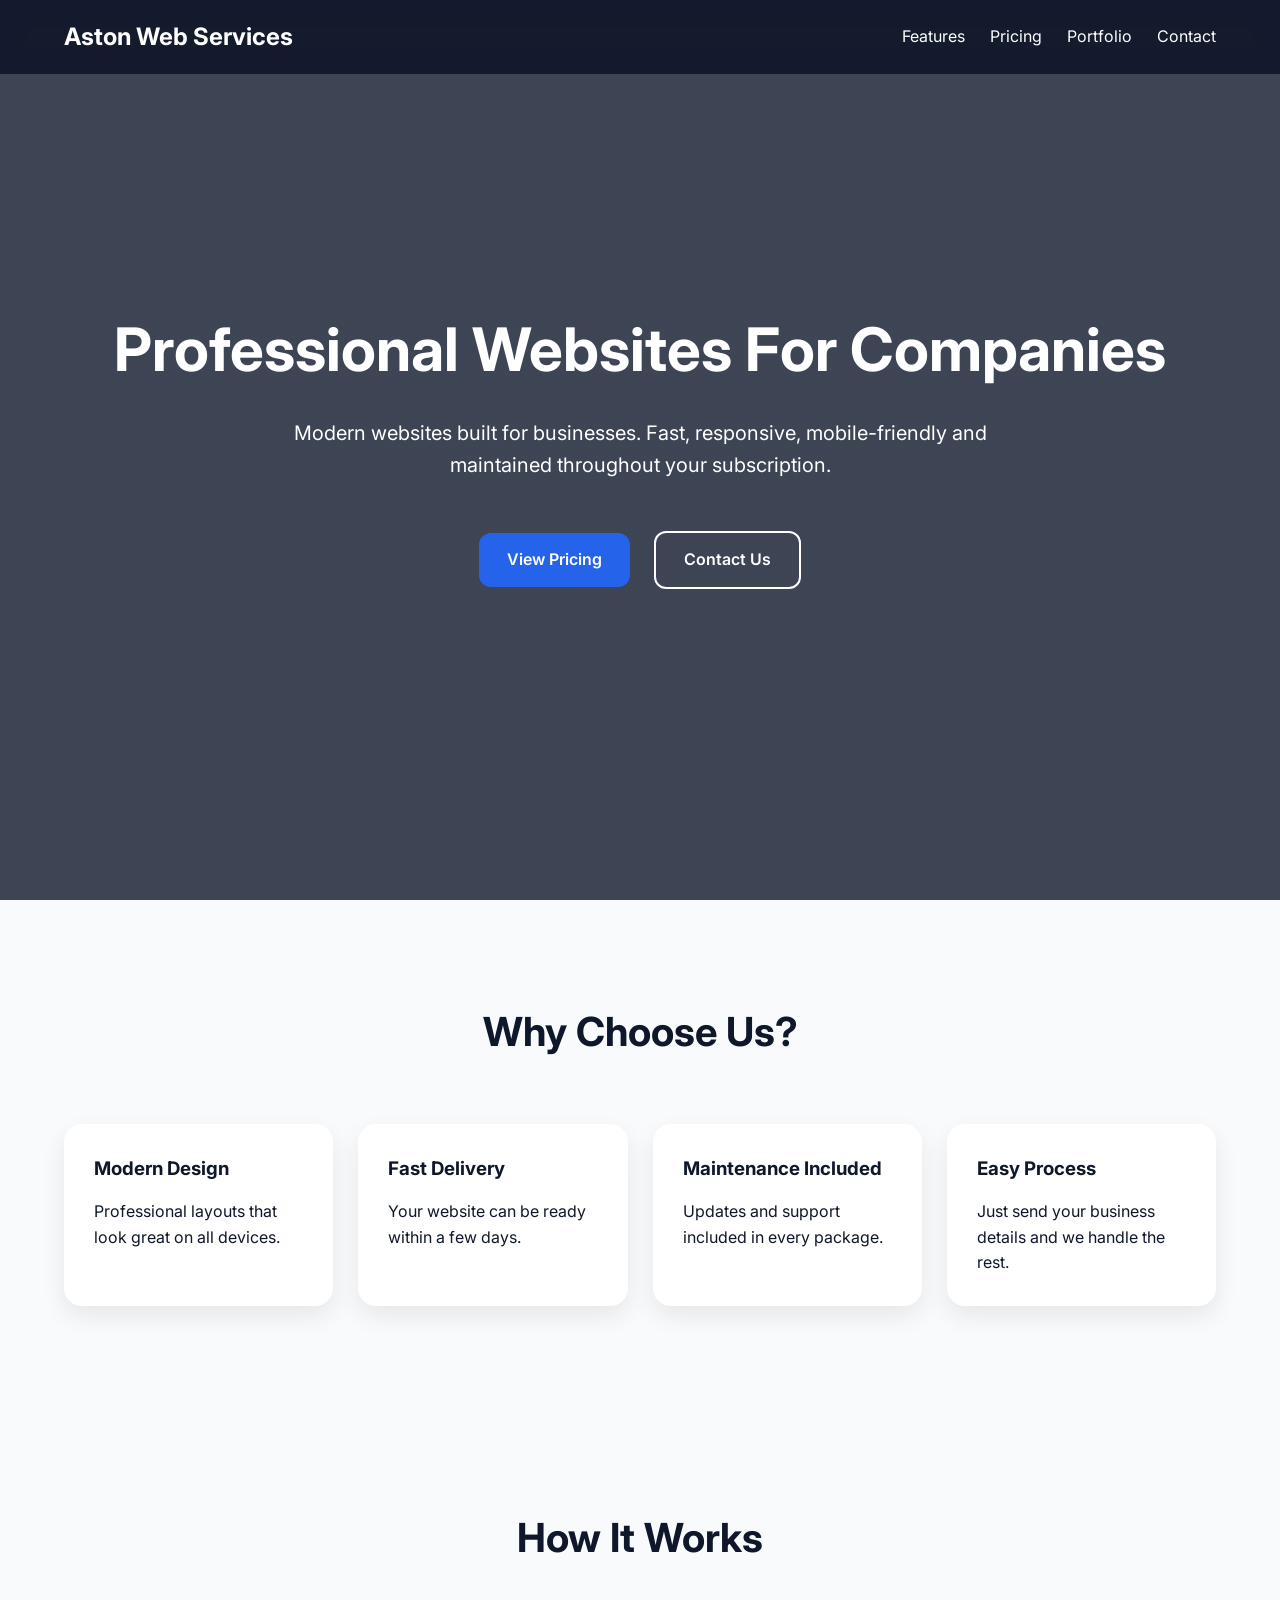
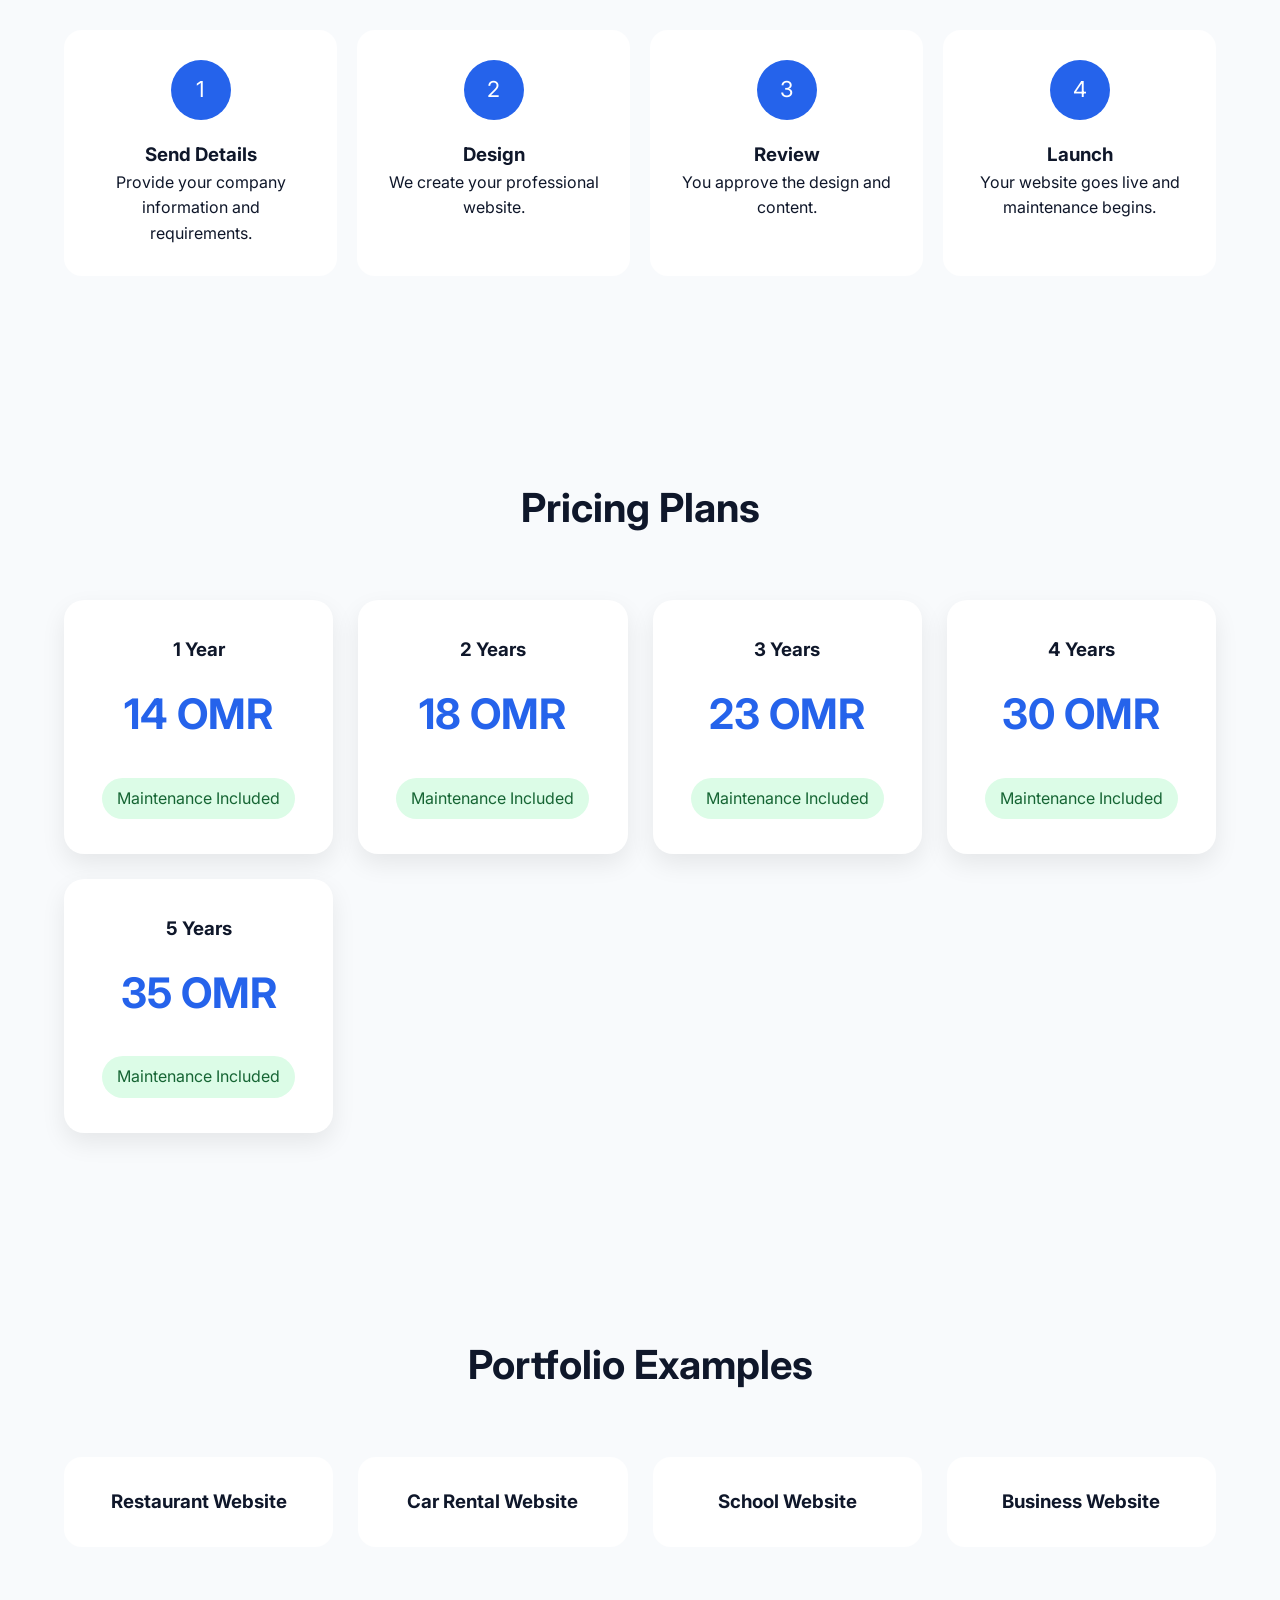
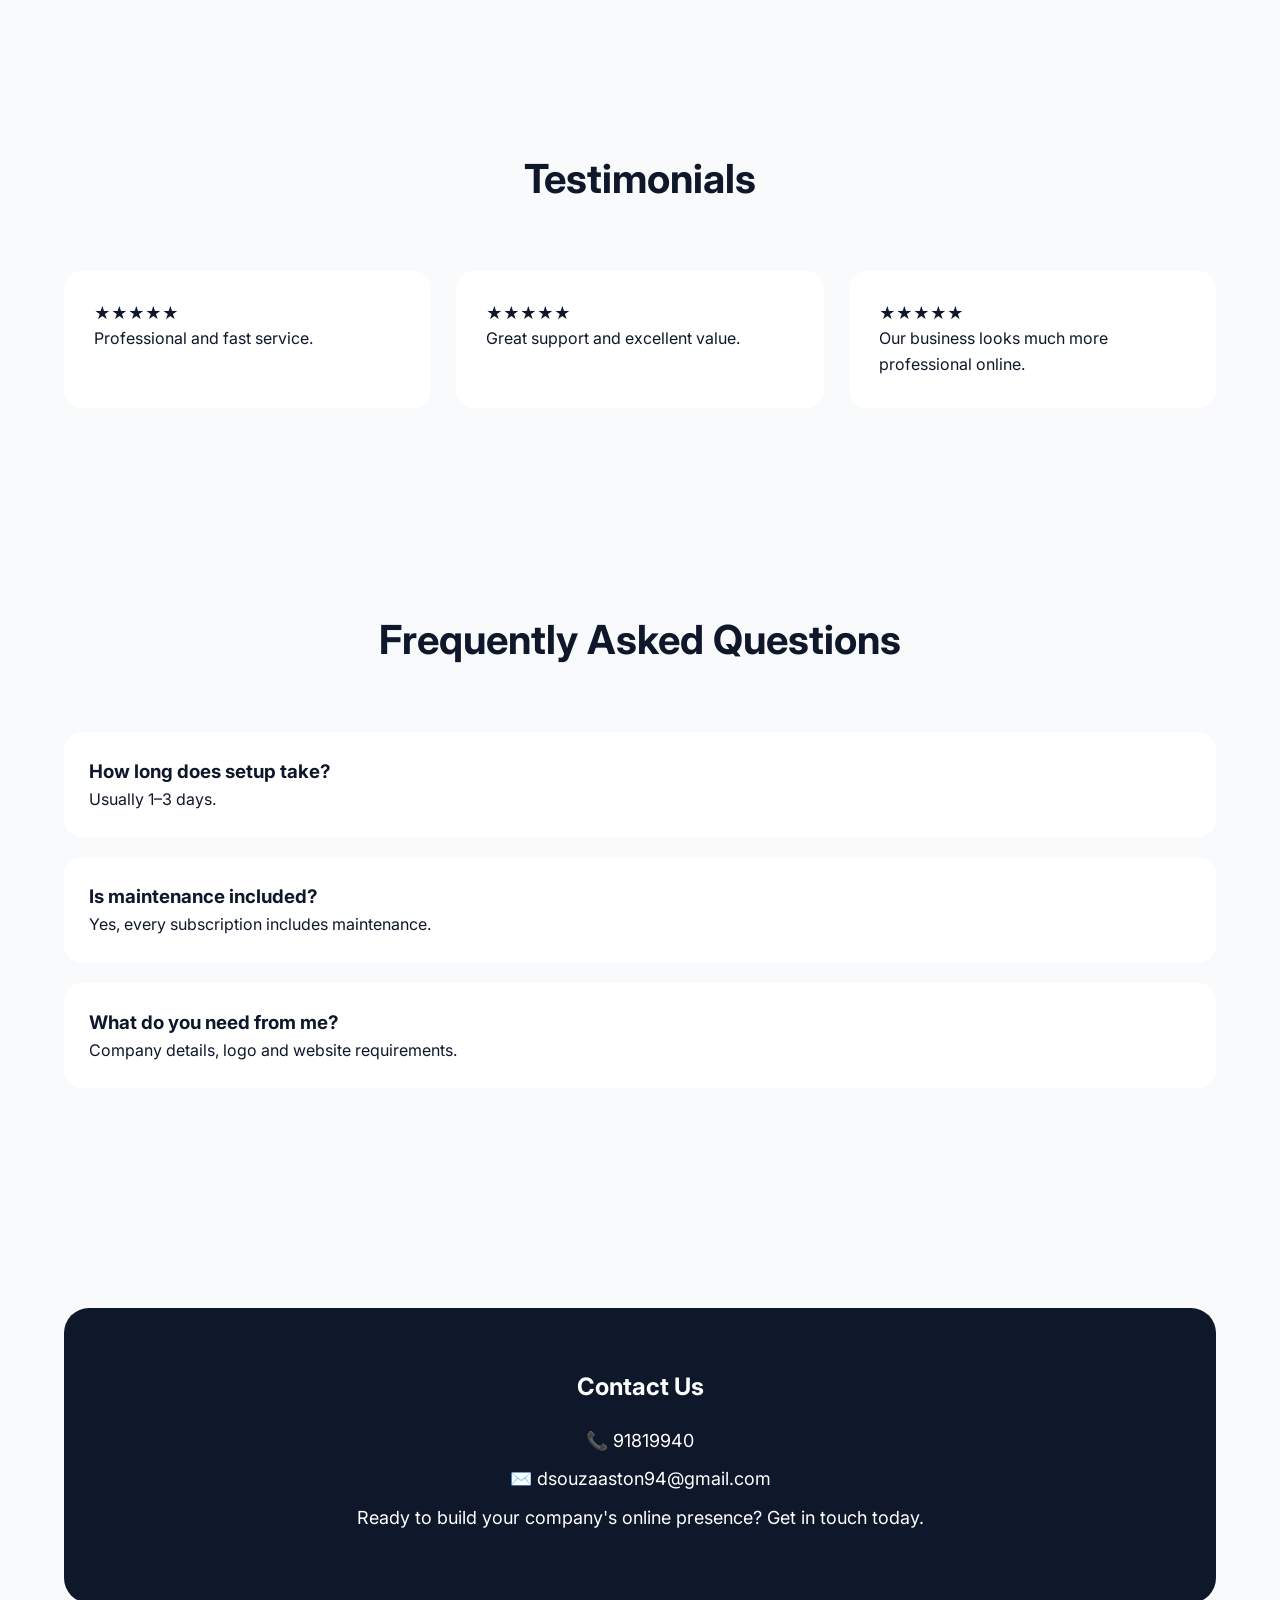
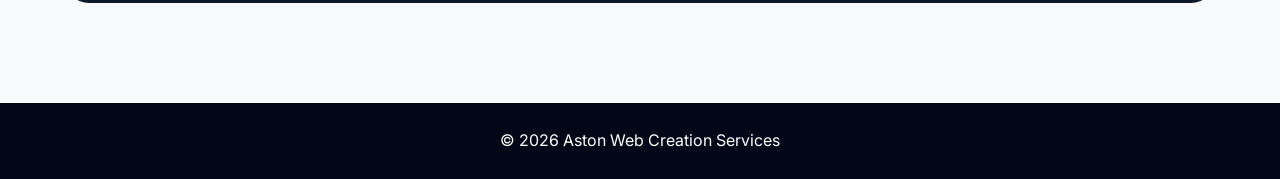
==== commit 94a25d6d: "Update index.html" ====
--- a/index.html
+++ b/index.html
@@ -390,31 +390,31 @@
 
 <div class="price-card">
 <h3>1 Year</h3>
-<div class="price">12 OMR</div>
+<div class="price">14 OMR</div>
 <div class="badge">Maintenance Included</div>
 </div>
 
 <div class="price-card">
 <h3>2 Years</h3>
-<div class="price">20 OMR</div>
+<div class="price">18 OMR</div>
 <div class="badge">Maintenance Included</div>
 </div>
 
 <div class="price-card">
 <h3>3 Years</h3>
+<div class="price">23 OMR</div>
+<div class="badge">Maintenance Included</div>
+</div>
+
+<div class="price-card">
+<h3>4 Years</h3>
 <div class="price">30 OMR</div>
 <div class="badge">Maintenance Included</div>
 </div>
 
 <div class="price-card">
-<h3>4 Years</h3>
-<div class="price">40 OMR</div>
-<div class="badge">Maintenance Included</div>
-</div>
-
-<div class="price-card">
 <h3>5 Years</h3>
-<div class="price">50 OMR</div>
+<div class="price">35 OMR</div>
 <div class="badge">Maintenance Included</div>
 </div>
 
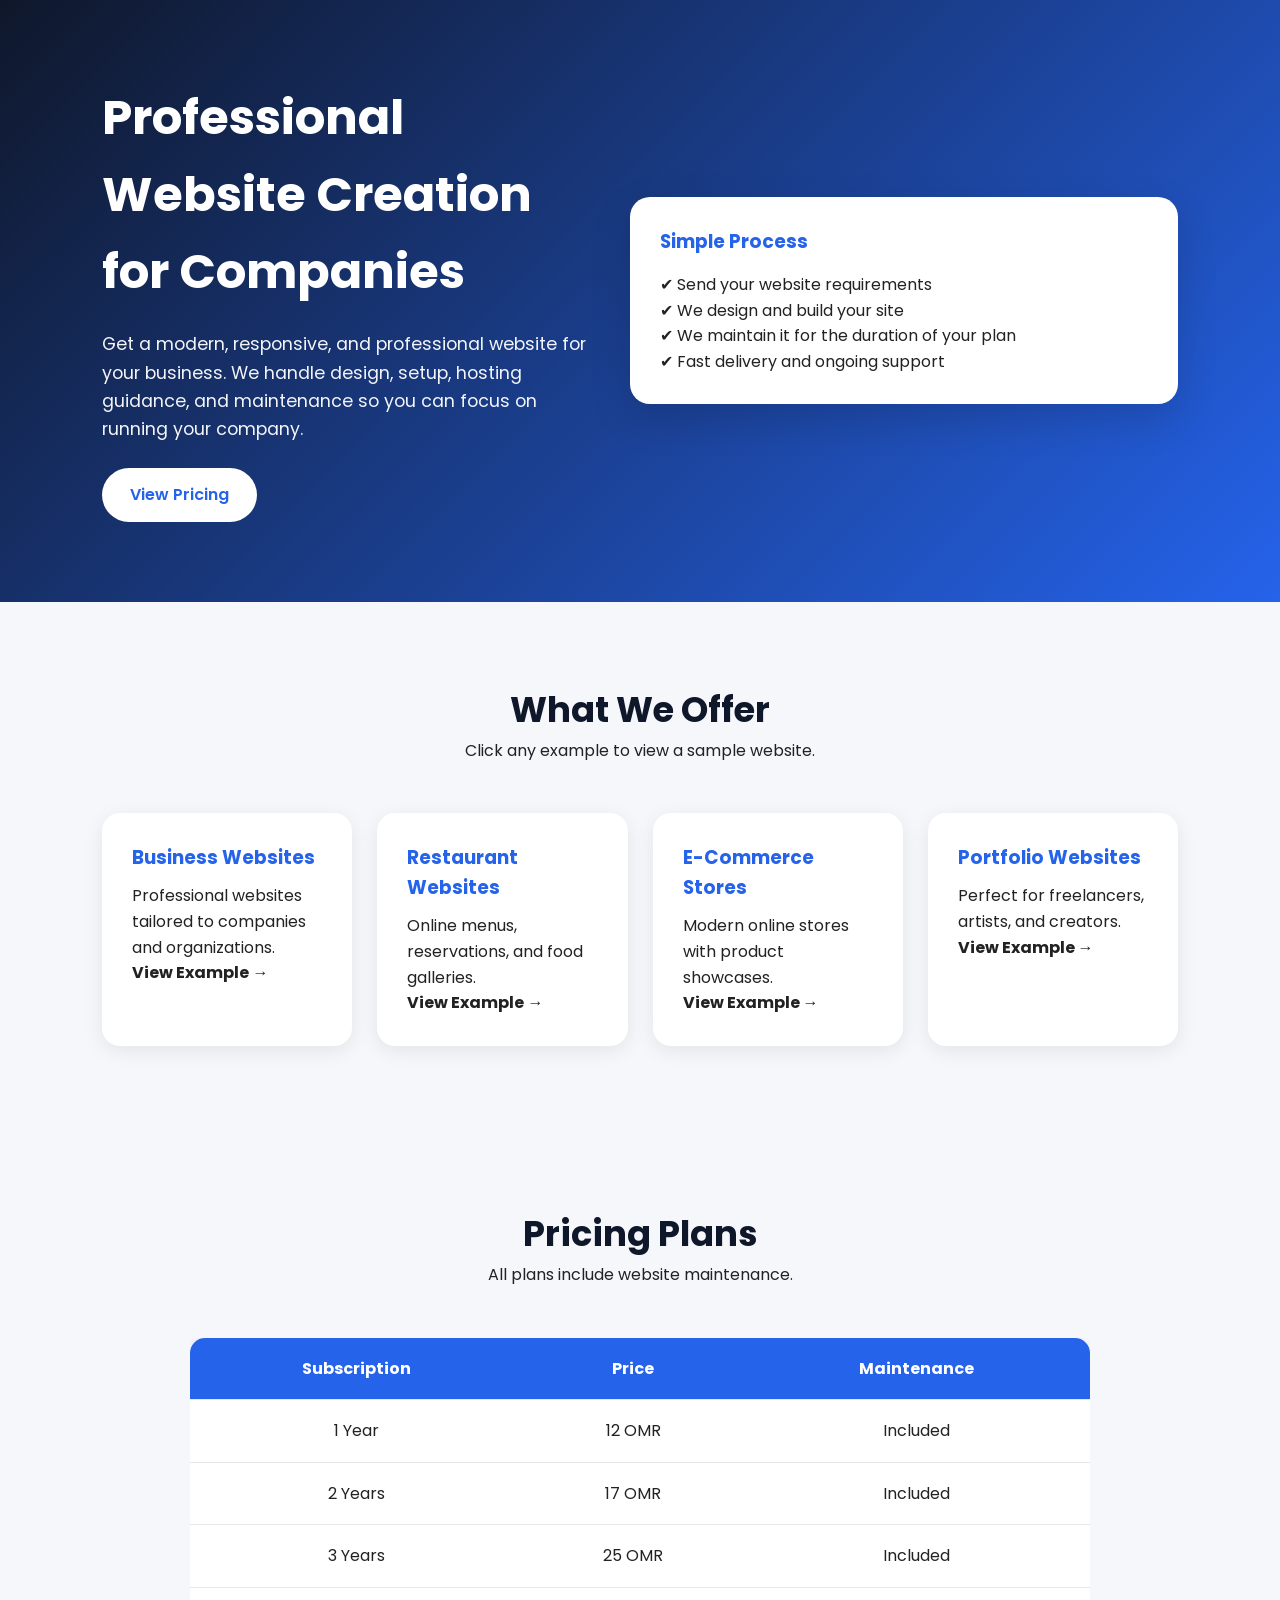
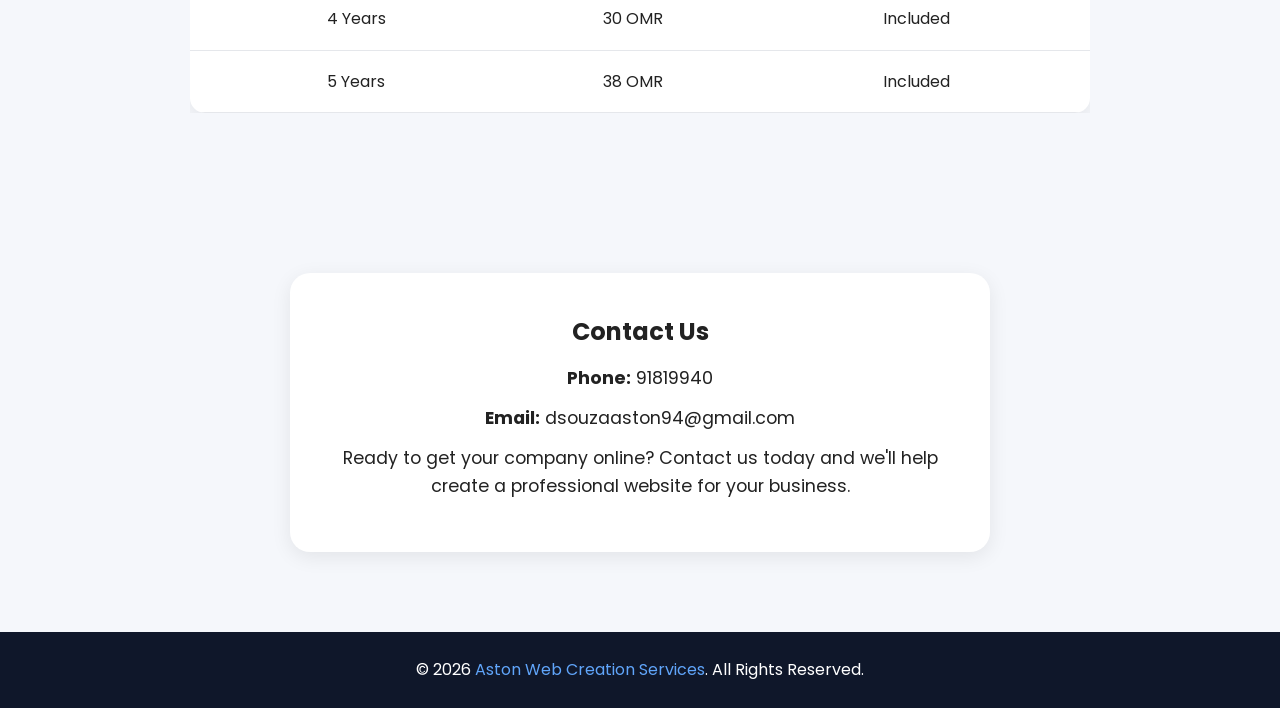
==== commit b0e1dea4: "Update index.html" ====
--- a/index.html
+++ b/index.html
@@ -5,525 +5,306 @@
 <meta name="viewport" content="width=device-width, initial-scale=1.0">
 <title>Aston Web Creation Services</title>
 
-<link href="https://fonts.googleapis.com/css2?family=Inter:wght@300;400;500;600;700;800&display=swap" rel="stylesheet">
+<link href="https://fonts.googleapis.com/css2?family=Poppins:wght@300;400;500;600;700;800&display=swap" rel="stylesheet">
 
 <style>
-
 *{
     margin:0;
     padding:0;
     box-sizing:border-box;
-    font-family:'Inter',sans-serif;
-}
-
-html{
-    scroll-behavior:smooth;
+    font-family:'Poppins',sans-serif;
 }
 
 body{
-    background:#f8fafc;
-    color:#0f172a;
+    background:#f5f7fb;
+    color:#222;
     line-height:1.6;
 }
 
-.container{
-    width:90%;
+header{
+    background:linear-gradient(135deg,#0f172a,#2563eb);
+    color:white;
+    padding:80px 8%;
+}
+
+.hero{
     max-width:1200px;
     margin:auto;
-}
-
-nav{
-    position:fixed;
-    width:100%;
-    top:0;
-    z-index:1000;
-    background:rgba(15,23,42,.9);
-    backdrop-filter:blur(10px);
-}
-
-.nav-container{
     display:flex;
+    flex-wrap:wrap;
     justify-content:space-between;
     align-items:center;
-    padding:18px 0;
-}
-
-.logo{
-    color:white;
-    font-size:24px;
-    font-weight:700;
-}
-
-nav ul{
-    display:flex;
-    list-style:none;
-    gap:25px;
-}
-
-nav a{
-    color:white;
+    gap:40px;
+}
+
+.hero-text{
+    flex:1;
+    min-width:300px;
+}
+
+.hero-text h1{
+    font-size:3rem;
+    margin-bottom:20px;
+}
+
+.hero-text p{
+    font-size:1.1rem;
+    opacity:0.95;
+    margin-bottom:25px;
+}
+
+.hero-btn{
+    display:inline-block;
+    background:white;
+    color:#2563eb;
     text-decoration:none;
-}
-
-.hero{
-    min-height:100vh;
-    display:flex;
-    align-items:center;
-    background:
-    linear-gradient(rgba(15,23,42,.8),rgba(15,23,42,.8)),
-    url('https://images.unsplash.com/photo-1498050108023-c5249f4df085');
-    background-size:cover;
-    background-position:center;
-    color:white;
-    text-align:center;
-}
-
-.hero-content{
-    width:100%;
-}
-
-.hero h1{
-    font-size:60px;
-    margin-bottom:20px;
-}
-
-.hero p{
-    font-size:20px;
-    max-width:700px;
-    margin:auto;
-}
-
-.hero-buttons{
-    margin-top:40px;
-}
-
-.btn{
-    display:inline-block;
     padding:14px 28px;
-    border-radius:12px;
-    text-decoration:none;
+    border-radius:50px;
     font-weight:600;
-    margin:10px;
-    transition:.3s;
-}
-
-.btn-primary{
-    background:#2563eb;
-    color:white;
-}
-
-.btn-primary:hover{
-    transform:translateY(-3px);
-}
-
-.btn-secondary{
-    border:2px solid white;
-    color:white;
+}
+
+.hero-card{
+    flex:1;
+    min-width:280px;
+    background:white;
+    color:#222;
+    padding:30px;
+    border-radius:20px;
+    box-shadow:0 15px 40px rgba(0,0,0,0.15);
+}
+
+.hero-card h3{
+    color:#2563eb;
+    margin-bottom:15px;
 }
 
 section{
-    padding:100px 0;
+    padding:80px 8%;
 }
 
 .section-title{
     text-align:center;
-    font-size:40px;
-    margin-bottom:60px;
-}
-
-.features{
+    margin-bottom:50px;
+}
+
+.section-title h2{
+    font-size:2.2rem;
+    color:#0f172a;
+}
+
+.services{
     display:grid;
     grid-template-columns:repeat(auto-fit,minmax(250px,1fr));
     gap:25px;
 }
 
-.card{
+.service-box{
     background:white;
     padding:30px;
     border-radius:18px;
-    box-shadow:0 10px 25px rgba(0,0,0,.08);
-}
-
-.card h3{
-    margin-bottom:15px;
-}
-
-.steps{
-    display:grid;
-    grid-template-columns:repeat(auto-fit,minmax(220px,1fr));
-    gap:20px;
-}
-
-.step{
+    box-shadow:0 5px 20px rgba(0,0,0,0.08);
+}
+
+    .service-box{
     background:white;
     padding:30px;
     border-radius:18px;
-    text-align:center;
-}
-
-.step-number{
-    width:60px;
-    height:60px;
+    box-shadow:0 5px 20px rgba(0,0,0,0.08);
+    text-decoration:none;
+    color:#222;
+    transition:0.3s;
+}
+
+.service-box:hover{
+    transform:translateY(-5px);
+    box-shadow:0 10px 25px rgba(37,99,235,0.2);
+}
+
+.service-box h3{
+    color:#2563eb;
+    margin-bottom:10px;
+}
+
+.pricing-table{
+    max-width:900px;
+    margin:auto;
+    overflow-x:auto;
+}
+
+table{
+    width:100%;
+    border-collapse:collapse;
+    background:white;
+    border-radius:15px;
+    overflow:hidden;
+    box-shadow:0 5px 20px rgba(0,0,0,0.08);
+}
+
+th{
     background:#2563eb;
     color:white;
-    border-radius:50%;
-    display:flex;
-    align-items:center;
-    justify-content:center;
+}
+
+th,td{
+    padding:18px;
+    text-align:center;
+    border-bottom:1px solid #e5e7eb;
+}
+
+.contact{
+    max-width:700px;
     margin:auto;
-    margin-bottom:20px;
-    font-size:22px;
-}
-
-.pricing{
-    display:grid;
-    grid-template-columns:repeat(auto-fit,minmax(220px,1fr));
-    gap:25px;
-}
-
-.price-card{
-    background:white;
-    padding:35px;
     text-align:center;
+    background:white;
+    padding:40px;
     border-radius:20px;
-    box-shadow:0 10px 25px rgba(0,0,0,.08);
-}
-
-.price{
-    font-size:42px;
-    color:#2563eb;
-    font-weight:700;
-    margin:15px 0;
-}
-
-.badge{
-    background:#dcfce7;
-    color:#166534;
-    padding:8px 15px;
-    border-radius:30px;
-    display:inline-block;
-    margin-top:15px;
-}
-
-.portfolio{
-    display:grid;
-    grid-template-columns:repeat(auto-fit,minmax(250px,1fr));
-    gap:25px;
-}
-
-.portfolio-item{
-    background:white;
-    padding:30px;
-    border-radius:18px;
-    text-align:center;
-}
-
-.testimonials{
-    display:grid;
-    grid-template-columns:repeat(auto-fit,minmax(280px,1fr));
-    gap:25px;
-}
-
-.testimonial{
-    background:white;
-    padding:30px;
-    border-radius:18px;
-}
-
-.faq-item{
-    background:white;
-    padding:25px;
-    border-radius:18px;
-    margin-bottom:20px;
-}
-
-.contact{
+    box-shadow:0 5px 20px rgba(0,0,0,0.08);
+}
+
+.contact p{
+    margin:12px 0;
+    font-size:1.1rem;
+}
+
+footer{
     background:#0f172a;
-    color:white;
-    border-radius:25px;
-    padding:60px;
-    text-align:center;
-}
-
-.contact h2{
-    margin-bottom:20px;
-}
-
-.contact p{
-    margin:10px 0;
-    font-size:18px;
-}
-
-footer{
-    background:#020617;
     color:white;
     text-align:center;
     padding:25px;
 }
 
+.highlight{
+    color:#60a5fa;
+}
+
 @media(max-width:768px){
-
-.hero h1{
-    font-size:40px;
-}
-
-.section-title{
-    font-size:30px;
-}
-
-nav ul{
-    display:none;
-}
-
-.contact{
-    padding:35px;
-}
-
-}
-
+    .hero-text h1{
+        font-size:2.2rem;
+    }
+}
 </style>
 </head>
 <body>
 
-<nav>
-<div class="container nav-container">
-<div class="logo">Aston Web Services</div>
-<ul>
-<li><a href="#features">Features</a></li>
-<li><a href="#pricing">Pricing</a></li>
-<li><a href="#portfolio">Portfolio</a></li>
-<li><a href="#contact">Contact</a></li>
-</ul>
-</div>
-</nav>
-
-<section class="hero">
-<div class="container hero-content">
-<h1>Professional Websites For Companies</h1>
-
-<p>
-Modern websites built for businesses. Fast, responsive,
-mobile-friendly and maintained throughout your subscription.
-</p>
-
-<div class="hero-buttons">
-<a href="#pricing" class="btn btn-primary">View Pricing</a>
-<a href="#contact" class="btn btn-secondary">Contact Us</a>
-</div>
-</div>
+<header>
+    <div class="hero">
+        <div class="hero-text">
+            <h1>Professional Website Creation for Companies</h1>
+            <p>
+                Get a modern, responsive, and professional website for your business.
+                We handle design, setup, hosting guidance, and maintenance so you can
+                focus on running your company.
+            </p>
+
+            <a href="#pricing" class="hero-btn">View Pricing</a>
+        </div>
+
+        <div class="hero-card">
+            <h3>Simple Process</h3>
+            <p>✔ Send your website requirements</p>
+            <p>✔ We design and build your site</p>
+            <p>✔ We maintain it for the duration of your plan</p>
+            <p>✔ Fast delivery and ongoing support</p>
+        </div>
+    </div>
+</header>
+
+<section>
+    <div class="section-title">
+        <h2>What We Offer</h2>
+        <p>Click any example to view a sample website.</p>
+    </div>
+
+    <div class="services">
+
+        <a href="corporate.html" class="service-box">
+            <h3>Business Websites</h3>
+            <p>Professional websites tailored to companies and organizations.</p>
+            <strong>View Example →</strong>
+        </a>
+
+        <a href="restaurant.html" class="service-box">
+            <h3>Restaurant Websites</h3>
+            <p>Online menus, reservations, and food galleries.</p>
+            <strong>View Example →</strong>
+        </a>
+
+        <a href="shop.html" class="service-box">
+            <h3>E-Commerce Stores</h3>
+            <p>Modern online stores with product showcases.</p>
+            <strong>View Example →</strong>
+        </a>
+
+        <a href="portfolio.html" class="service-box">
+            <h3>Portfolio Websites</h3>
+            <p>Perfect for freelancers, artists, and creators.</p>
+            <strong>View Example →</strong>
+        </a>
+
+    </div>
 </section>
-
-<section id="features">
-<div class="container">
-
-<h2 class="section-title">Why Choose Us?</h2>
-
-<div class="features">
-
-<div class="card">
-<h3>Modern Design</h3>
-<p>Professional layouts that look great on all devices.</p>
-</div>
-
-<div class="card">
-<h3>Fast Delivery</h3>
-<p>Your website can be ready within a few days.</p>
-</div>
-
-<div class="card">
-<h3>Maintenance Included</h3>
-<p>Updates and support included in every package.</p>
-</div>
-
-<div class="card">
-<h3>Easy Process</h3>
-<p>Just send your business details and we handle the rest.</p>
-</div>
-
-</div>
-
-</div>
+    
+<section id="pricing">
+    <div class="section-title">
+        <h2>Pricing Plans</h2>
+        <p>All plans include website maintenance.</p>
+    </div>
+
+    <div class="pricing-table">
+        <table>
+            <tr>
+                <th>Subscription</th>
+                <th>Price</th>
+                <th>Maintenance</th>
+            </tr>
+
+            <tr>
+                <td>1 Year</td>
+                <td>12 OMR</td>
+                <td>Included</td>
+            </tr>
+
+            <tr>
+                <td>2 Years</td>
+                <td>17 OMR</td>
+                <td>Included</td>
+            </tr>
+
+            <tr>
+                <td>3 Years</td>
+                <td>25 OMR</td>
+                <td>Included</td>
+            </tr>
+
+            <tr>
+                <td>4 Years</td>
+                <td>30 OMR</td>
+                <td>Included</td>
+            </tr>
+
+            <tr>
+                <td>5 Years</td>
+                <td>38 OMR</td>
+                <td>Included</td>
+            </tr>
+        </table>
+    </div>
 </section>
 
 <section>
-<div class="container">
-
-<h2 class="section-title">How It Works</h2>
-
-<div class="steps">
-
-<div class="step">
-<div class="step-number">1</div>
-<h3>Send Details</h3>
-<p>Provide your company information and requirements.</p>
-</div>
-
-<div class="step">
-<div class="step-number">2</div>
-<h3>Design</h3>
-<p>We create your professional website.</p>
-</div>
-
-<div class="step">
-<div class="step-number">3</div>
-<h3>Review</h3>
-<p>You approve the design and content.</p>
-</div>
-
-<div class="step">
-<div class="step-number">4</div>
-<h3>Launch</h3>
-<p>Your website goes live and maintenance begins.</p>
-</div>
-
-</div>
-
-</div>
+    <div class="contact">
+        <h2>Contact Us</h2>
+        <p><strong>Phone:</strong> 91819940</p>
+        <p><strong>Email:</strong> dsouzaaston94@gmail.com</p>
+        <p>
+            Ready to get your company online? Contact us today and we'll help
+            create a professional website for your business.
+        </p>
+    </div>
 </section>
 
-<section id="pricing">
-<div class="container">
-
-<h2 class="section-title">Pricing Plans</h2>
-
-<div class="pricing">
-
-<div class="price-card">
-<h3>1 Year</h3>
-<div class="price">14 OMR</div>
-<div class="badge">Maintenance Included</div>
-</div>
-
-<div class="price-card">
-<h3>2 Years</h3>
-<div class="price">18 OMR</div>
-<div class="badge">Maintenance Included</div>
-</div>
-
-<div class="price-card">
-<h3>3 Years</h3>
-<div class="price">23 OMR</div>
-<div class="badge">Maintenance Included</div>
-</div>
-
-<div class="price-card">
-<h3>4 Years</h3>
-<div class="price">30 OMR</div>
-<div class="badge">Maintenance Included</div>
-</div>
-
-<div class="price-card">
-<h3>5 Years</h3>
-<div class="price">35 OMR</div>
-<div class="badge">Maintenance Included</div>
-</div>
-
-</div>
-
-</div>
-</section>
-
-<section id="portfolio">
-<div class="container">
-
-<h2 class="section-title">Portfolio Examples</h2>
-
-<div class="portfolio">
-
-<div class="portfolio-item">
-<h3>Restaurant Website</h3>
-</div>
-
-<div class="portfolio-item">
-<h3>Car Rental Website</h3>
-</div>
-
-<div class="portfolio-item">
-<h3>School Website</h3>
-</div>
-
-<div class="portfolio-item">
-<h3>Business Website</h3>
-</div>
-
-</div>
-
-</div>
-</section>
-
-<section>
-<div class="container">
-
-<h2 class="section-title">Testimonials</h2>
-
-<div class="testimonials">
-
-<div class="testimonial">
-★★★★★
-<p>Professional and fast service.</p>
-</div>
-
-<div class="testimonial">
-★★★★★
-<p>Great support and excellent value.</p>
-</div>
-
-<div class="testimonial">
-★★★★★
-<p>Our business looks much more professional online.</p>
-</div>
-
-</div>
-
-</div>
-</section>
-
-<section>
-<div class="container">
-
-<h2 class="section-title">Frequently Asked Questions</h2>
-
-<div class="faq-item">
-<h3>How long does setup take?</h3>
-<p>Usually 1–3 days.</p>
-</div>
-
-<div class="faq-item">
-<h3>Is maintenance included?</h3>
-<p>Yes, every subscription includes maintenance.</p>
-</div>
-
-<div class="faq-item">
-<h3>What do you need from me?</h3>
-<p>Company details, logo and website requirements.</p>
-</div>
-
-</div>
-</section>
-
-<section id="contact">
-<div class="container">
-
-<div class="contact">
-
-<h2>Contact Us</h2>
-
-<p>📞 91819940</p>
-
-<p>✉️ dsouzaaston94@gmail.com</p>
-
-<p>
-Ready to build your company's online presence?
-Get in touch today.
-</p>
-
-</div>
-
-</div>
-</section>
-
 <footer>
-© 2026 Aston Web Creation Services
+    <p>© 2026 <span class="highlight">Aston Web Creation Services</span>. All Rights Reserved.</p>
 </footer>
 
 </body>
